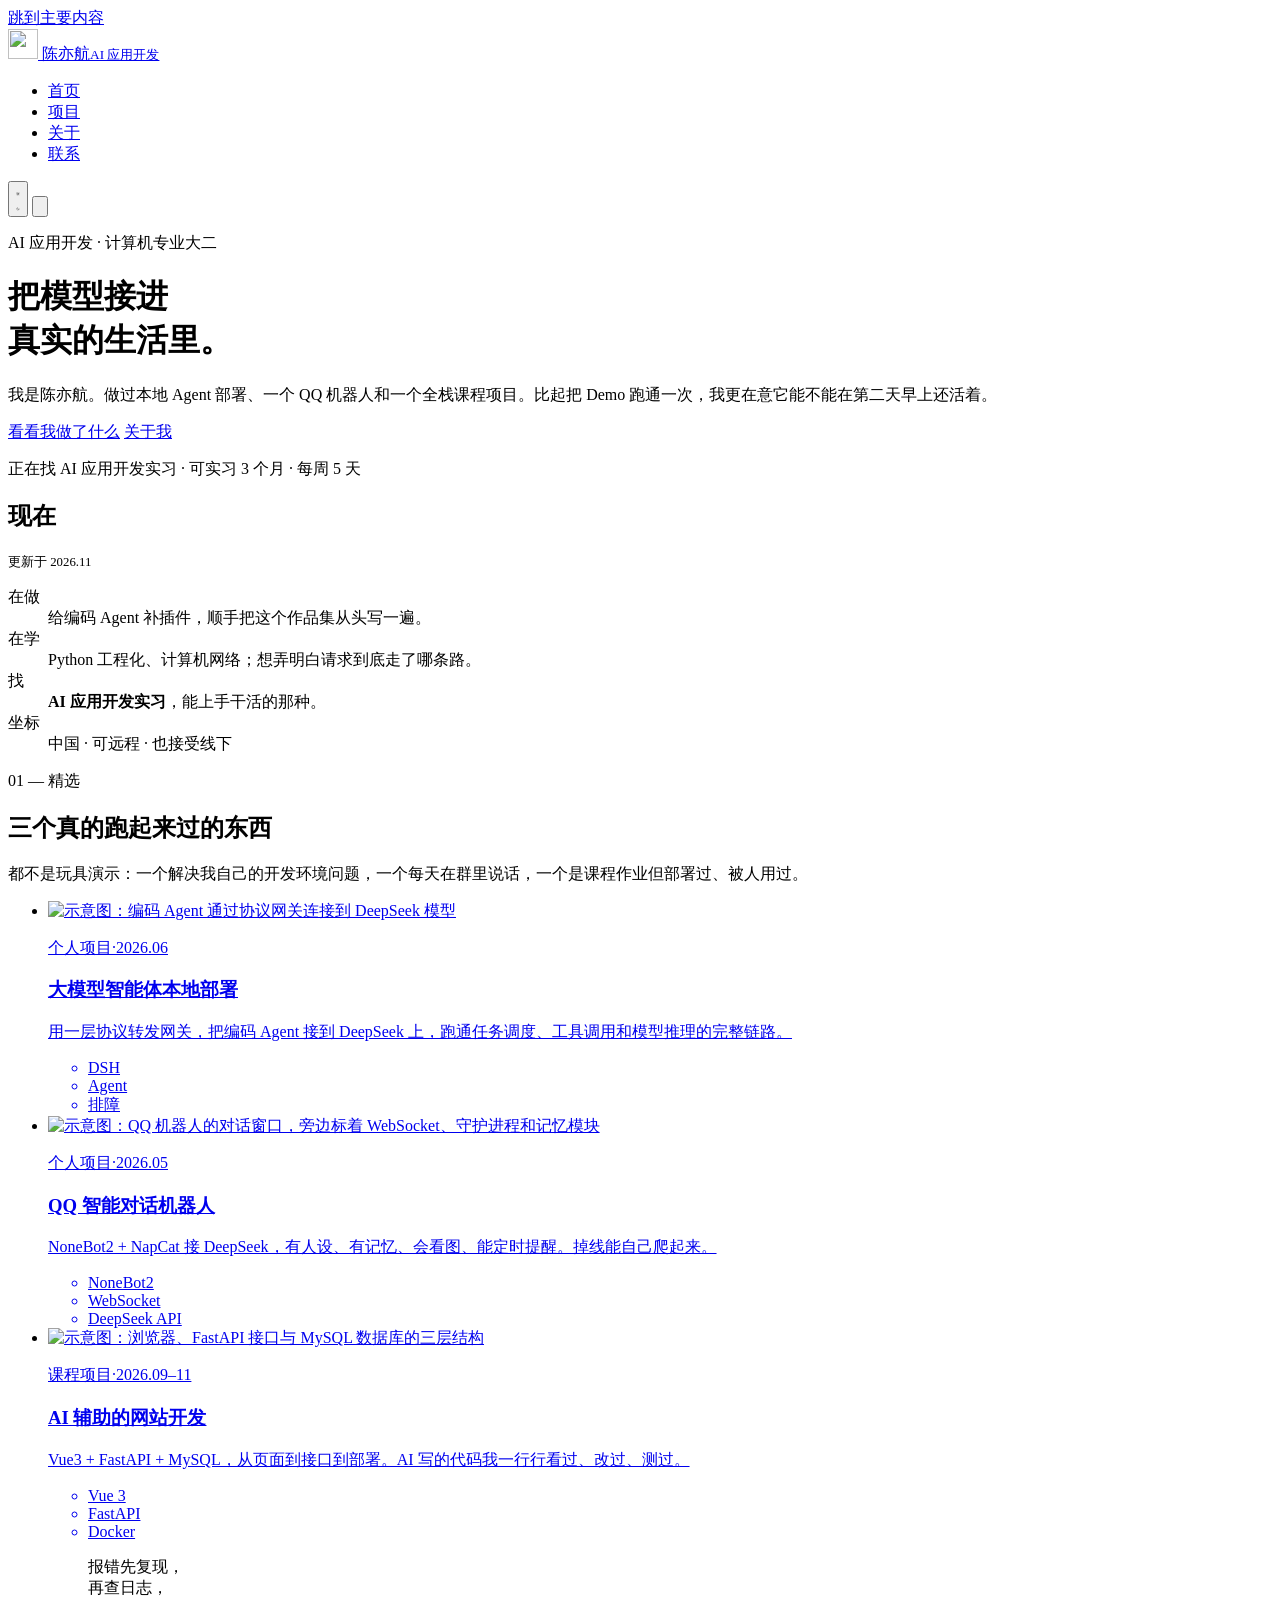
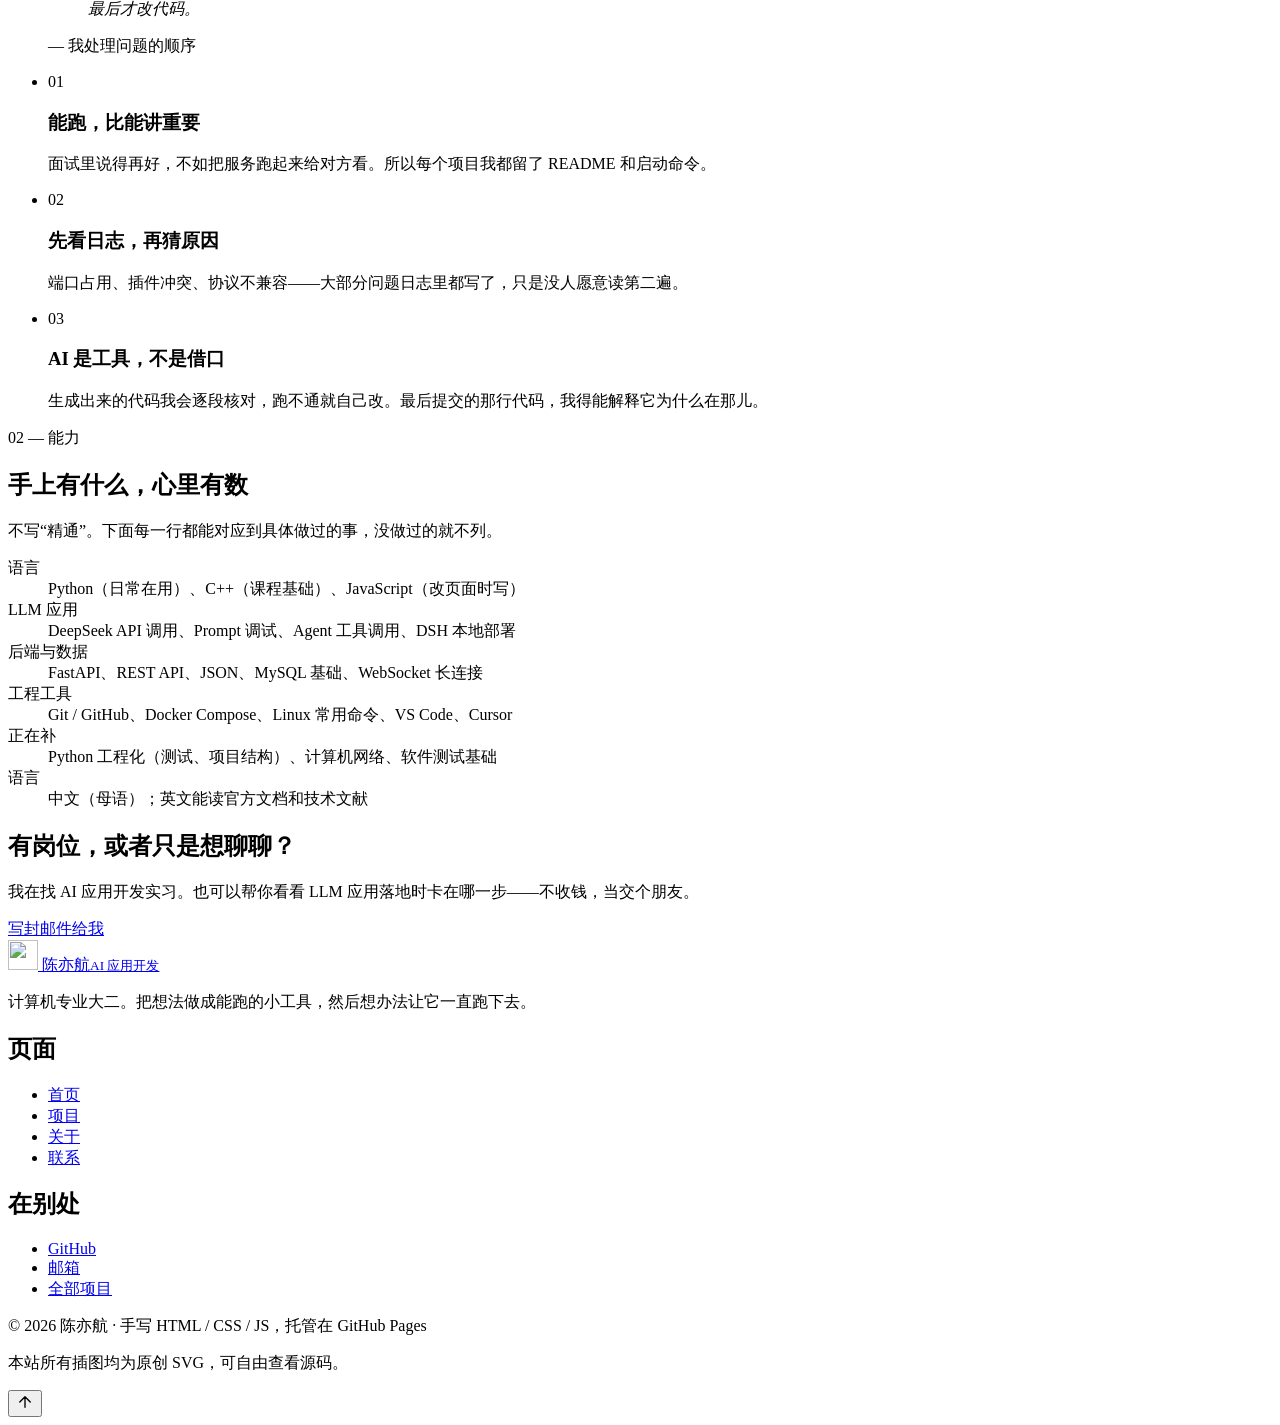
==== index.html @ af8eaf44 "feat: home page with hero, selected work and skills" ====
<!DOCTYPE html>
<html lang="zh-CN" class="no-js">
<head>
<meta charset="utf-8">
<meta name="viewport" content="width=device-width, initial-scale=1">
<title>陈亦航 · AI 应用开发 — 作品集</title>
<meta name="description" content="陈亦航的个人作品集：本地部署大模型智能体、QQ 对话机器人，以及一个从零搭起来的全栈课程项目。计算机专业大二，在找 AI 应用开发实习。">
<link rel="canonical" href="https://swdlawa.github.io/portfolio/">

<!-- Open Graph / social sharing -->
<meta property="og:type" content="website">
<meta property="og:site_name" content="陈亦航 · 作品集">
<meta property="og:locale" content="zh_CN">
<meta property="og:title" content="陈亦航 · AI 应用开发 — 作品集">
<meta property="og:description" content="把模型接进真实的生活里：本地 Agent 部署、QQ 机器人、全栈课程项目。">
<meta property="og:url" content="https://swdlawa.github.io/portfolio/">
<meta property="og:image" content="https://swdlawa.github.io/portfolio/assets/og-image.png">
<meta property="og:image:width" content="1200">
<meta property="og:image:height" content="630">
<meta property="og:image:alt" content="陈亦航作品集：把模型接进真实的生活里。">
<meta name="twitter:card" content="summary_large_image">
<meta name="twitter:title" content="陈亦航 · AI 应用开发 — 作品集">
<meta name="twitter:description" content="把模型接进真实的生活里：本地 Agent 部署、QQ 机器人、全栈课程项目。">
<meta name="twitter:image" content="https://swdlawa.github.io/portfolio/assets/og-image.png">

<link rel="icon" href="assets/favicon.svg" type="image/svg+xml">
<link rel="icon" href="assets/favicon.png" type="image/png" sizes="64x64">
<link rel="apple-touch-icon" href="assets/apple-touch-icon.png">
<link rel="manifest" href="manifest.webmanifest">
<meta name="theme-color" content="#f7f4ed">
<link rel="stylesheet" href="css/styles.css">
<script>
  /* Set the theme before first paint so there is no flash of the wrong one. */
  (function () {
    var root = document.documentElement;
    root.classList.remove("no-js");
    try {
      var saved = localStorage.getItem("theme");
      var theme = saved || (window.matchMedia("(prefers-color-scheme: dark)").matches ? "dark" : "light");
      root.setAttribute("data-theme", theme);
    } catch (e) {
      root.setAttribute("data-theme", "light");
    }
  })();
</script>
<script src="js/main.js" defer></script>
</head>
<body>
<a class="skip-link" href="#main">跳到主要内容</a>

<header class="site-header">
  <div class="wrap header-inner">
    <a class="brand" href="index.html">
      <img class="brand-mark" src="assets/favicon.svg" alt="" width="30" height="30">
      <span class="brand-text">陈亦航<small>AI 应用开发</small></span>
    </a>

    <nav class="site-nav" id="site-nav" aria-label="主导航">
      <ul>
        <li><a href="index.html" aria-current="page">首页</a></li>
        <li><a href="work.html">项目</a></li>
        <li><a href="about.html">关于</a></li>
        <li><a href="contact.html">联系</a></li>
      </ul>
    </nav>

    <div class="header-tools">
      <button class="icon-btn theme-toggle" type="button" data-theme-toggle aria-pressed="false" aria-label="切换到深色主题">
        <svg class="icon-sun" viewBox="0 0 24 24" fill="none" stroke="currentColor" stroke-width="1.7" stroke-linecap="round" aria-hidden="true">
          <circle cx="12" cy="12" r="4.2"/>
          <path d="M12 2.5v2M12 19.5v2M2.5 12h2M19.5 12h2M5.2 5.2l1.4 1.4M17.4 17.4l1.4 1.4M18.8 5.2l-1.4 1.4M6.6 17.4l-1.4 1.4"/>
        </svg>
        <svg class="icon-moon" viewBox="0 0 24 24" fill="none" stroke="currentColor" stroke-width="1.7" stroke-linecap="round" stroke-linejoin="round" aria-hidden="true">
          <path d="M20 14.2A8.2 8.2 0 0 1 9.8 4a8.2 8.2 0 1 0 10.2 10.2Z"/>
        </svg>
      </button>
      <button class="icon-btn nav-toggle" type="button" data-nav-toggle aria-expanded="false" aria-controls="site-nav" aria-label="打开菜单">
        <svg viewBox="0 0 24 24" fill="none" stroke="currentColor" stroke-width="1.8" stroke-linecap="round" aria-hidden="true">
          <path d="M4 7h16M4 12h16M4 17h16"/>
        </svg>
      </button>
    </div>
  </div>
</header>

<main id="main">

  <!-- Hero ---------------------------------------------------------------->
  <div class="wrap hero">
    <div class="hero-copy">
      <p class="eyebrow">AI 应用开发 · 计算机专业大二</p>
      <h1>把模型接进<br>真实的生活里。</h1>
      <p class="lede">我是陈亦航。做过本地 Agent 部署、一个 QQ 机器人和一个全栈课程项目。比起把 Demo 跑通一次，我更在意它能不能在第二天早上还活着。</p>
      <div class="hero-actions">
        <a class="btn btn--accent" href="work.html">看看我做了什么</a>
        <a class="btn btn--ghost" href="about.html">关于我</a>
      </div>
      <p class="hero-note"><span class="dot" aria-hidden="true"></span>正在找 AI 应用开发实习 · 可实习 3 个月 · 每周 5 天</p>
    </div>

    <aside class="status-card" aria-labelledby="status-title">
      <div class="status-head">
        <h2 id="status-title">现在</h2>
        <span class="muted" style="font-size:.8rem">更新于 2026.11</span>
      </div>
      <dl class="status-list">
        <div>
          <dt>在做</dt>
          <dd>给编码 Agent 补插件，顺手把这个作品集从头写一遍。</dd>
        </div>
        <div>
          <dt>在学</dt>
          <dd>Python 工程化、计算机网络；想弄明白请求到底走了哪条路。</dd>
        </div>
        <div>
          <dt>找</dt>
          <dd><strong>AI 应用开发实习</strong>，能上手干活的那种。</dd>
        </div>
        <div>
          <dt>坐标</dt>
          <dd>中国 · 可远程 · 也接受线下</dd>
        </div>
      </dl>
    </aside>
  </div>

  <!-- Selected work ------------------------------------------------------->
  <section class="section" aria-labelledby="work-title">
    <div class="wrap">
      <div class="section-head reveal">
        <div>
          <p class="section-num">01 — 精选</p>
          <h2 id="work-title">三个真的跑起来过的东西</h2>
        </div>
        <p>都不是玩具演示：一个解决我自己的开发环境问题，一个每天在群里说话，一个是课程作业但部署过、被人用过。</p>
      </div>

      <ul class="card-grid" role="list">
        <li class="project-card reveal">
          <a href="project-dsh.html">
            <div class="card-media">
              <img src="assets/cover-dsh.svg" alt="示意图：编码 Agent 通过协议网关连接到 DeepSeek 模型" width="800" height="500" loading="lazy">
            </div>
            <div class="card-body">
              <p class="card-kicker"><span>个人项目</span><span>·</span><time datetime="2026-06">2026.06</time></p>
              <h3>大模型智能体本地部署</h3>
              <p>用一层协议转发网关，把编码 Agent 接到 DeepSeek 上，跑通任务调度、工具调用和模型推理的完整链路。</p>
              <ul class="tag-row" role="list">
                <li class="tag">DSH</li>
                <li class="tag">Agent</li>
                <li class="tag">排障</li>
              </ul>
            </div>
          </a>
        </li>

        <li class="project-card reveal">
          <a href="project-qqbot.html">
            <div class="card-media">
              <img src="assets/cover-qqbot.svg" alt="示意图：QQ 机器人的对话窗口，旁边标着 WebSocket、守护进程和记忆模块" width="800" height="500" loading="lazy">
            </div>
            <div class="card-body">
              <p class="card-kicker"><span>个人项目</span><span>·</span><time datetime="2026-05">2026.05</time></p>
              <h3>QQ 智能对话机器人</h3>
              <p>NoneBot2 + NapCat 接 DeepSeek，有人设、有记忆、会看图、能定时提醒。掉线能自己爬起来。</p>
              <ul class="tag-row" role="list">
                <li class="tag">NoneBot2</li>
                <li class="tag">WebSocket</li>
                <li class="tag">DeepSeek API</li>
              </ul>
            </div>
          </a>
        </li>

        <li class="project-card reveal">
          <a href="project-web.html">
            <div class="card-media">
              <img src="assets/cover-web.svg" alt="示意图：浏览器、FastAPI 接口与 MySQL 数据库的三层结构" width="800" height="500" loading="lazy">
            </div>
            <div class="card-body">
              <p class="card-kicker"><span>课程项目</span><span>·</span><time datetime="2026-11">2026.09–11</time></p>
              <h3>AI 辅助的网站开发</h3>
              <p>Vue3 + FastAPI + MySQL，从页面到接口到部署。AI 写的代码我一行行看过、改过、测过。</p>
              <ul class="tag-row" role="list">
                <li class="tag">Vue 3</li>
                <li class="tag">FastAPI</li>
                <li class="tag">Docker</li>
              </ul>
            </div>
          </a>
        </li>
      </ul>
    </div>
  </section>

  <!-- Philosophy ---------------------------------------------------------->
  <section class="quote-band" aria-label="我的工作原则">
    <div class="wrap quote-inner">
      <figure>
        <blockquote>报错先复现，<br>再查日志，<br><em>最后才改代码。</em></blockquote>
        <figcaption>— 我处理问题的顺序</figcaption>
      </figure>
      <ul class="working-list" role="list">
        <li>
          <span class="step">01</span>
          <div>
            <h3>能跑，比能讲重要</h3>
            <p>面试里说得再好，不如把服务跑起来给对方看。所以每个项目我都留了 README 和启动命令。</p>
          </div>
        </li>
        <li>
          <span class="step">02</span>
          <div>
            <h3>先看日志，再猜原因</h3>
            <p>端口占用、插件冲突、协议不兼容——大部分问题日志里都写了，只是没人愿意读第二遍。</p>
          </div>
        </li>
        <li>
          <span class="step">03</span>
          <div>
            <h3>AI 是工具，不是借口</h3>
            <p>生成出来的代码我会逐段核对，跑不通就自己改。最后提交的那行代码，我得能解释它为什么在那儿。</p>
          </div>
        </li>
      </ul>
    </div>
  </section>

  <!-- Skills -------------------------------------------------------------->
  <section class="section" aria-labelledby="skills-title">
    <div class="wrap">
      <div class="section-head reveal">
        <div>
          <p class="section-num">02 — 能力</p>
          <h2 id="skills-title">手上有什么，心里有数</h2>
        </div>
        <p>不写“精通”。下面每一行都能对应到具体做过的事，没做过的就不列。</p>
      </div>

      <dl class="skills reveal">
        <div class="skill">
          <dt>语言</dt>
          <dd>Python（日常在用）、C++（课程基础）、JavaScript（改页面时写）</dd>
        </div>
        <div class="skill">
          <dt>LLM 应用</dt>
          <dd>DeepSeek API 调用、Prompt 调试、Agent 工具调用、DSH 本地部署</dd>
        </div>
        <div class="skill">
          <dt>后端与数据</dt>
          <dd>FastAPI、REST API、JSON、MySQL 基础、WebSocket 长连接</dd>
        </div>
        <div class="skill">
          <dt>工程工具</dt>
          <dd>Git / GitHub、Docker Compose、Linux 常用命令、VS Code、Cursor</dd>
        </div>
        <div class="skill">
          <dt>正在补</dt>
          <dd>Python 工程化（测试、项目结构）、计算机网络、软件测试基础</dd>
        </div>
        <div class="skill">
          <dt>语言</dt>
          <dd>中文（母语）；英文能读官方文档和技术文献</dd>
        </div>
      </dl>
    </div>
  </section>

  <!-- CTA ----------------------------------------------------------------->
  <section class="cta" aria-labelledby="cta-title">
    <div class="wrap">
      <div class="cta-inner reveal">
        <div>
          <h2 id="cta-title">有岗位，或者只是想聊聊？</h2>
          <p>我在找 AI 应用开发实习。也可以帮你看看 LLM 应用落地时卡在哪一步——不收钱，当交个朋友。</p>
        </div>
        <a class="btn" href="contact.html">写封邮件给我</a>
      </div>
    </div>
  </section>

</main>

<footer class="site-footer">
  <div class="wrap">
    <div class="footer-grid">
      <div class="footer-brand">
        <a class="brand" href="index.html">
          <img class="brand-mark" src="assets/favicon.svg" alt="" width="30" height="30">
          <span class="brand-text">陈亦航<small>AI 应用开发</small></span>
        </a>
        <p>计算机专业大二。把想法做成能跑的小工具，然后想办法让它一直跑下去。</p>
      </div>
      <div class="footer-col">
        <h2>页面</h2>
        <ul>
          <li><a href="index.html">首页</a></li>
          <li><a href="work.html">项目</a></li>
          <li><a href="about.html">关于</a></li>
          <li><a href="contact.html">联系</a></li>
        </ul>
      </div>
      <div class="footer-col">
        <h2>在别处</h2>
        <ul>
          <li><a href="https://github.com/swdlawa" rel="me">GitHub</a></li>
          <li><a href="mailto:chen.yihang@example.com">邮箱</a></li>
          <li><a href="work.html">全部项目</a></li>
        </ul>
      </div>
    </div>
    <div class="footer-bottom">
      <p>© <span data-year>2026</span> 陈亦航 · 手写 HTML / CSS / JS，托管在 GitHub Pages</p>
      <p>本站所有插图均为原创 SVG，可自由查看源码。</p>
    </div>
  </div>
</footer>

<button class="to-top" type="button" data-to-top aria-label="回到顶部">
  <svg viewBox="0 0 24 24" width="18" height="18" fill="none" stroke="currentColor" stroke-width="1.8" stroke-linecap="round" stroke-linejoin="round" aria-hidden="true">
    <path d="M12 19V5M5 12l7-7 7 7"/>
  </svg>
</button>
</body>
</html>
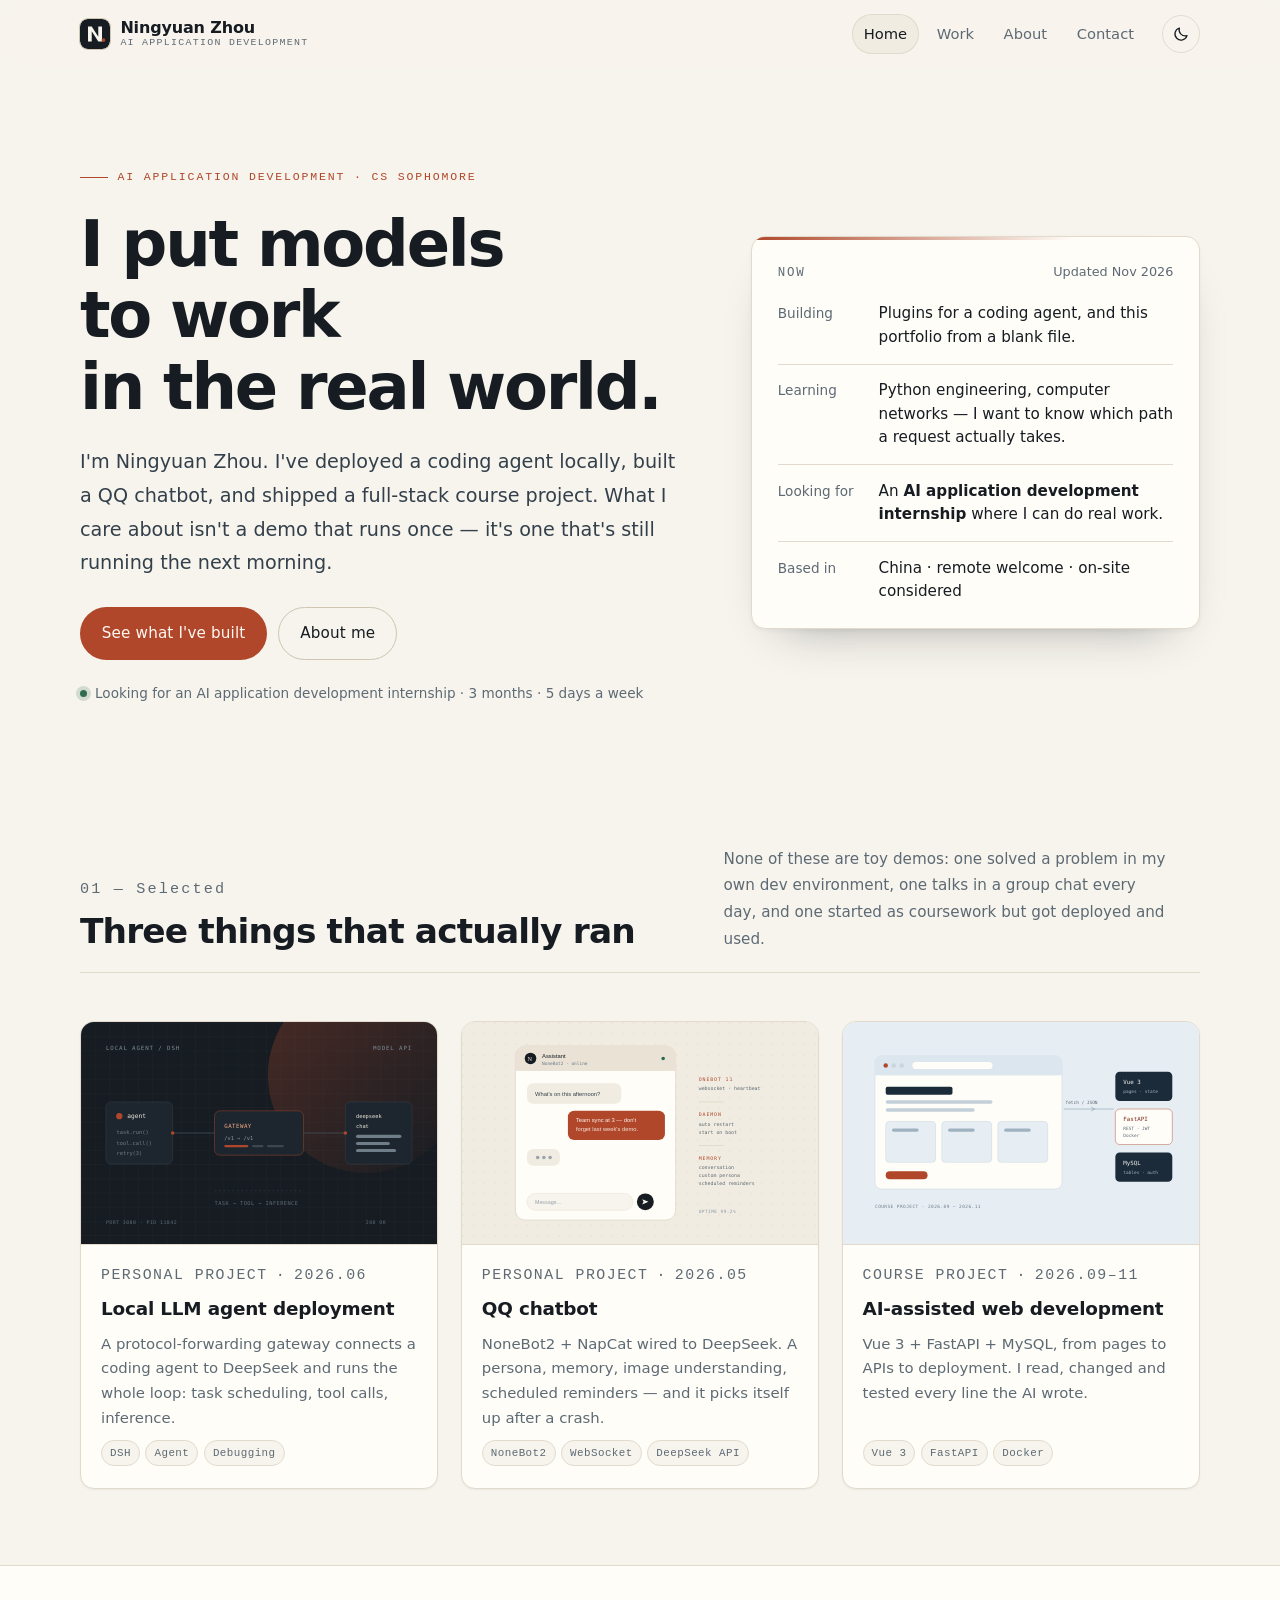
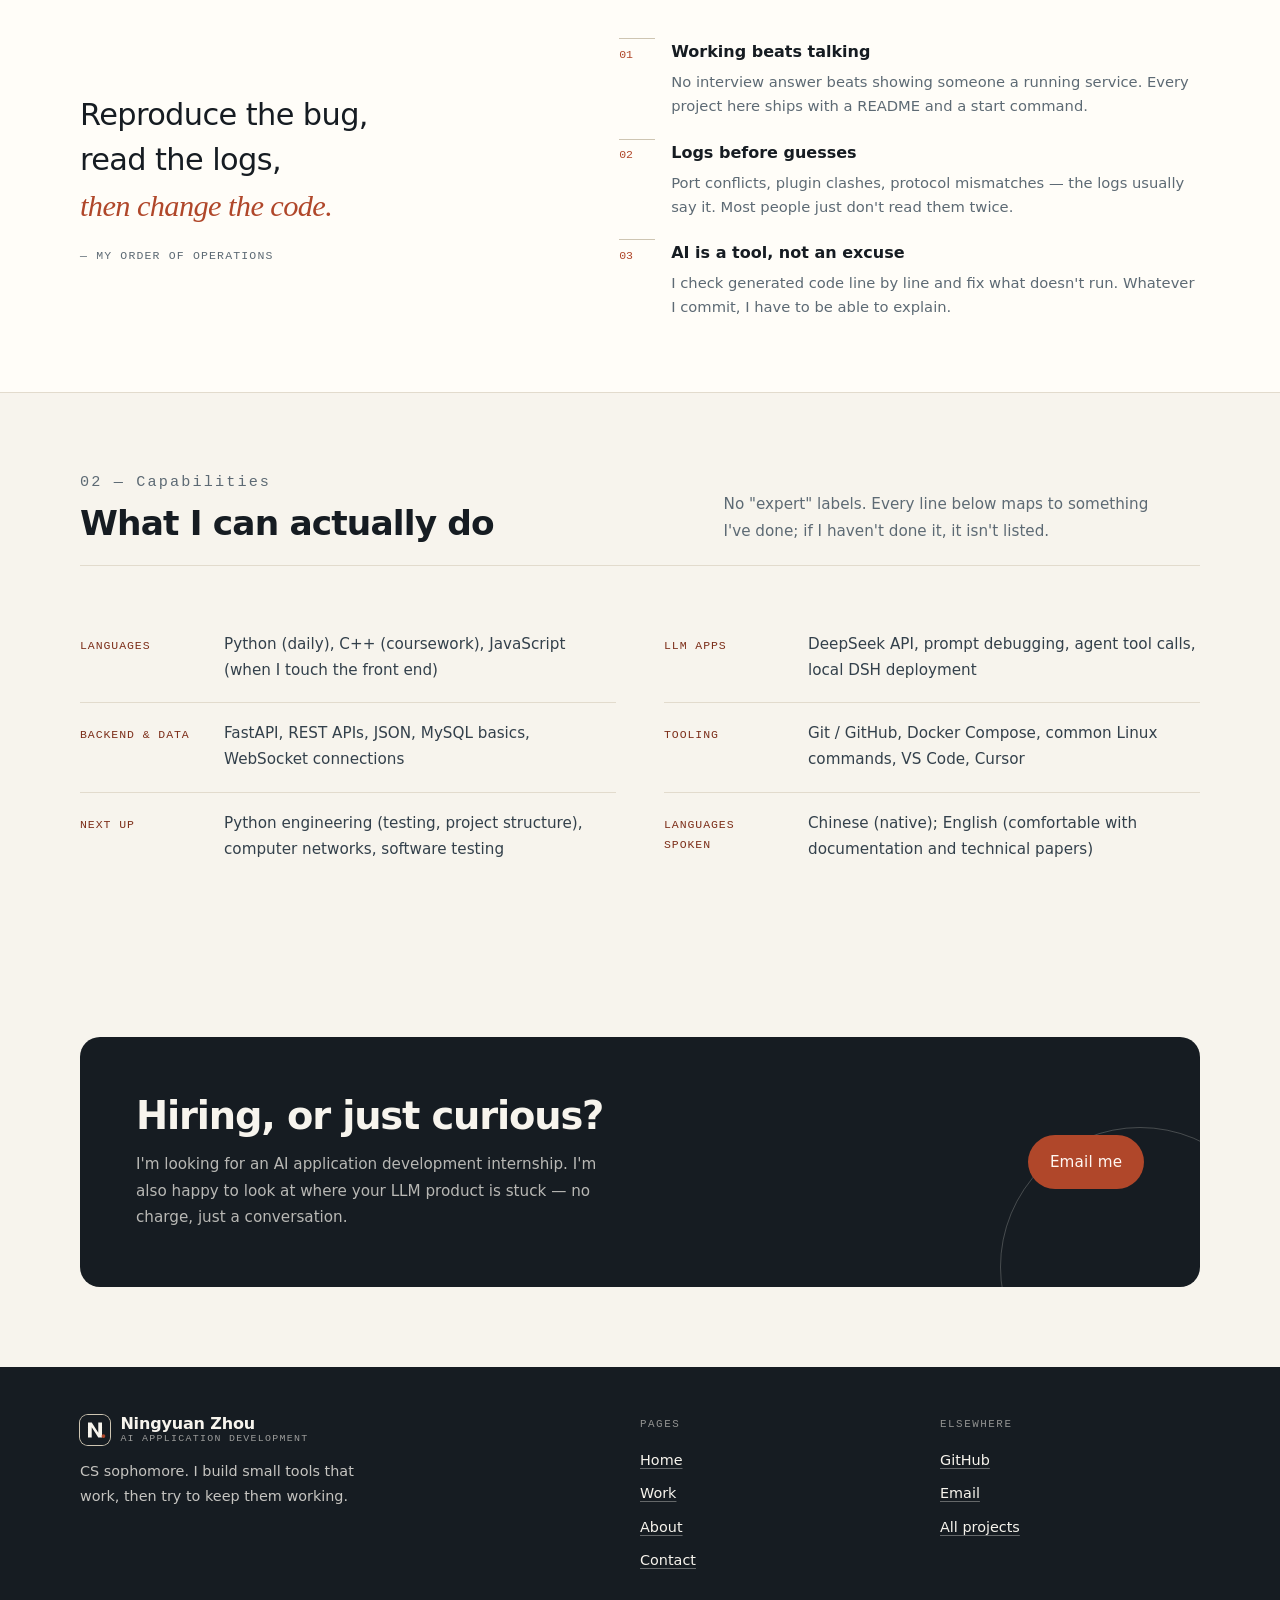
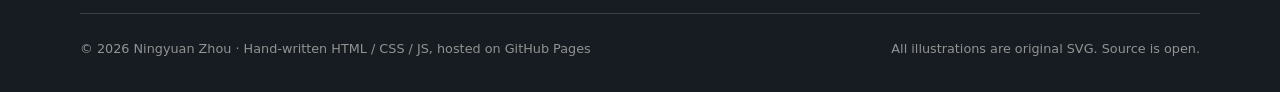
==== commit f3c6d0fd: "feat: rewrite the site in English as Ningyuan Zhou" ====
--- a/index.html
+++ b/index.html
@@ -1,26 +1,26 @@
 <!DOCTYPE html>
-<html lang="zh-CN" class="no-js">
+<html lang="en" class="no-js">
 <head>
 <meta charset="utf-8">
 <meta name="viewport" content="width=device-width, initial-scale=1">
-<title>陈亦航 · AI 应用开发 — 作品集</title>
-<meta name="description" content="陈亦航的个人作品集：本地部署大模型智能体、QQ 对话机器人，以及一个从零搭起来的全栈课程项目。计算机专业大二，在找 AI 应用开发实习。">
+<title>Ningyuan Zhou · AI Application Development — Portfolio</title>
+<meta name="description" content="Portfolio of Ningyuan Zhou: a locally deployed LLM agent, a QQ chatbot, and a full-stack course project built from scratch. CS sophomore looking for an AI application development internship.">
 <link rel="canonical" href="https://swdlawa.github.io/portfolio/">
 
 <!-- Open Graph / social sharing -->
 <meta property="og:type" content="website">
-<meta property="og:site_name" content="陈亦航 · 作品集">
-<meta property="og:locale" content="zh_CN">
-<meta property="og:title" content="陈亦航 · AI 应用开发 — 作品集">
-<meta property="og:description" content="把模型接进真实的生活里：本地 Agent 部署、QQ 机器人、全栈课程项目。">
+<meta property="og:site_name" content="Ningyuan Zhou · Portfolio">
+<meta property="og:locale" content="en_US">
+<meta property="og:title" content="Ningyuan Zhou · AI Application Development — Portfolio">
+<meta property="og:description" content="Putting models to work in real life: a local agent deployment, a QQ chatbot, a full-stack course project.">
 <meta property="og:url" content="https://swdlawa.github.io/portfolio/">
 <meta property="og:image" content="https://swdlawa.github.io/portfolio/assets/og-image.png">
 <meta property="og:image:width" content="1200">
 <meta property="og:image:height" content="630">
-<meta property="og:image:alt" content="陈亦航作品集：把模型接进真实的生活里。">
+<meta property="og:image:alt" content="Ningyuan Zhou portfolio: putting models to work in real life.">
 <meta name="twitter:card" content="summary_large_image">
-<meta name="twitter:title" content="陈亦航 · AI 应用开发 — 作品集">
-<meta name="twitter:description" content="把模型接进真实的生活里：本地 Agent 部署、QQ 机器人、全栈课程项目。">
+<meta name="twitter:title" content="Ningyuan Zhou · AI Application Development — Portfolio">
+<meta name="twitter:description" content="Putting models to work in real life: a local agent deployment, a QQ chatbot, a full-stack course project.">
 <meta name="twitter:image" content="https://swdlawa.github.io/portfolio/assets/og-image.png">
 
 <link rel="icon" href="assets/favicon.svg" type="image/svg+xml">
@@ -46,26 +46,26 @@
 <script src="js/main.js" defer></script>
 </head>
 <body>
-<a class="skip-link" href="#main">跳到主要内容</a>
+<a class="skip-link" href="#main">Skip to main content</a>
 
 <header class="site-header">
   <div class="wrap header-inner">
     <a class="brand" href="index.html">
       <img class="brand-mark" src="assets/favicon.svg" alt="" width="30" height="30">
-      <span class="brand-text">陈亦航<small>AI 应用开发</small></span>
+      <span class="brand-text">Ningyuan Zhou<small>AI application development</small></span>
     </a>
 
-    <nav class="site-nav" id="site-nav" aria-label="主导航">
+    <nav class="site-nav" id="site-nav" aria-label="Main navigation">
       <ul>
-        <li><a href="index.html" aria-current="page">首页</a></li>
-        <li><a href="work.html">项目</a></li>
-        <li><a href="about.html">关于</a></li>
-        <li><a href="contact.html">联系</a></li>
+        <li><a href="index.html" aria-current="page">Home</a></li>
+        <li><a href="work.html">Work</a></li>
+        <li><a href="about.html">About</a></li>
+        <li><a href="contact.html">Contact</a></li>
       </ul>
     </nav>
 
     <div class="header-tools">
-      <button class="icon-btn theme-toggle" type="button" data-theme-toggle aria-pressed="false" aria-label="切换到深色主题">
+      <button class="icon-btn theme-toggle" type="button" data-theme-toggle aria-pressed="false" aria-label="Switch to dark theme">
         <svg class="icon-sun" viewBox="0 0 24 24" fill="none" stroke="currentColor" stroke-width="1.7" stroke-linecap="round" aria-hidden="true">
           <circle cx="12" cy="12" r="4.2"/>
           <path d="M12 2.5v2M12 19.5v2M2.5 12h2M19.5 12h2M5.2 5.2l1.4 1.4M17.4 17.4l1.4 1.4M18.8 5.2l-1.4 1.4M6.6 17.4l-1.4 1.4"/>
@@ -74,7 +74,7 @@
           <path d="M20 14.2A8.2 8.2 0 0 1 9.8 4a8.2 8.2 0 1 0 10.2 10.2Z"/>
         </svg>
       </button>
-      <button class="icon-btn nav-toggle" type="button" data-nav-toggle aria-expanded="false" aria-controls="site-nav" aria-label="打开菜单">
+      <button class="icon-btn nav-toggle" type="button" data-nav-toggle aria-expanded="false" aria-controls="site-nav" aria-label="Open menu">
         <svg viewBox="0 0 24 24" fill="none" stroke="currentColor" stroke-width="1.8" stroke-linecap="round" aria-hidden="true">
           <path d="M4 7h16M4 12h16M4 17h16"/>
         </svg>
@@ -88,37 +88,37 @@
   <!-- Hero ---------------------------------------------------------------->
   <div class="wrap hero">
     <div class="hero-copy">
-      <p class="eyebrow">AI 应用开发 · 计算机专业大二</p>
-      <h1>把模型接进<br>真实的生活里。</h1>
-      <p class="lede">我是陈亦航。做过本地 Agent 部署、一个 QQ 机器人和一个全栈课程项目。比起把 Demo 跑通一次，我更在意它能不能在第二天早上还活着。</p>
+      <p class="eyebrow">AI application development · CS sophomore</p>
+      <h1>I put models to work<br>in the real world.</h1>
+      <p class="lede">I'm Ningyuan Zhou. I've deployed a coding agent locally, built a QQ chatbot, and shipped a full-stack course project. What I care about isn't a demo that runs once — it's one that's still running the next morning.</p>
       <div class="hero-actions">
-        <a class="btn btn--accent" href="work.html">看看我做了什么</a>
-        <a class="btn btn--ghost" href="about.html">关于我</a>
-      </div>
-      <p class="hero-note"><span class="dot" aria-hidden="true"></span>正在找 AI 应用开发实习 · 可实习 3 个月 · 每周 5 天</p>
+        <a class="btn btn--accent" href="work.html">See what I've built</a>
+        <a class="btn btn--ghost" href="about.html">About me</a>
+      </div>
+      <p class="hero-note"><span class="dot" aria-hidden="true"></span>Looking for an AI application development internship · 3 months · 5 days a week</p>
     </div>
 
     <aside class="status-card" aria-labelledby="status-title">
       <div class="status-head">
-        <h2 id="status-title">现在</h2>
-        <span class="muted" style="font-size:.8rem">更新于 2026.11</span>
+        <h2 id="status-title">Now</h2>
+        <span class="muted" style="font-size:.8rem">Updated Nov 2026</span>
       </div>
       <dl class="status-list">
         <div>
-          <dt>在做</dt>
-          <dd>给编码 Agent 补插件，顺手把这个作品集从头写一遍。</dd>
-        </div>
-        <div>
-          <dt>在学</dt>
-          <dd>Python 工程化、计算机网络；想弄明白请求到底走了哪条路。</dd>
-        </div>
-        <div>
-          <dt>找</dt>
-          <dd><strong>AI 应用开发实习</strong>，能上手干活的那种。</dd>
-        </div>
-        <div>
-          <dt>坐标</dt>
-          <dd>中国 · 可远程 · 也接受线下</dd>
+          <dt>Building</dt>
+          <dd>Plugins for a coding agent, and this portfolio from a blank file.</dd>
+        </div>
+        <div>
+          <dt>Learning</dt>
+          <dd>Python engineering, computer networks — I want to know which path a request actually takes.</dd>
+        </div>
+        <div>
+          <dt>Looking for</dt>
+          <dd>An <strong>AI application development internship</strong> where I can do real work.</dd>
+        </div>
+        <div>
+          <dt>Based in</dt>
+          <dd>China · remote welcome · on-site considered</dd>
         </div>
       </dl>
     </aside>
@@ -129,26 +129,26 @@
     <div class="wrap">
       <div class="section-head reveal">
         <div>
-          <p class="section-num">01 — 精选</p>
-          <h2 id="work-title">三个真的跑起来过的东西</h2>
-        </div>
-        <p>都不是玩具演示：一个解决我自己的开发环境问题，一个每天在群里说话，一个是课程作业但部署过、被人用过。</p>
+          <p class="section-num">01 — Selected</p>
+          <h2 id="work-title">Three things that actually ran</h2>
+        </div>
+        <p>None of these are toy demos: one solved a problem in my own dev environment, one talks in a group chat every day, and one started as coursework but got deployed and used.</p>
       </div>
 
       <ul class="card-grid" role="list">
         <li class="project-card reveal">
           <a href="project-dsh.html">
             <div class="card-media">
-              <img src="assets/cover-dsh.svg" alt="示意图：编码 Agent 通过协议网关连接到 DeepSeek 模型" width="800" height="500" loading="lazy">
+              <img src="assets/cover-dsh.svg" alt="Diagram: a coding agent connected to the DeepSeek model through a protocol gateway" width="800" height="500" loading="lazy">
             </div>
             <div class="card-body">
-              <p class="card-kicker"><span>个人项目</span><span>·</span><time datetime="2026-06">2026.06</time></p>
-              <h3>大模型智能体本地部署</h3>
-              <p>用一层协议转发网关，把编码 Agent 接到 DeepSeek 上，跑通任务调度、工具调用和模型推理的完整链路。</p>
+              <p class="card-kicker"><span>Personal project</span><span>·</span><time datetime="2026-06">2026.06</time></p>
+              <h3>Local LLM agent deployment</h3>
+              <p>A protocol-forwarding gateway connects a coding agent to DeepSeek and runs the whole loop: task scheduling, tool calls, inference.</p>
               <ul class="tag-row" role="list">
                 <li class="tag">DSH</li>
                 <li class="tag">Agent</li>
-                <li class="tag">排障</li>
+                <li class="tag">Debugging</li>
               </ul>
             </div>
           </a>
@@ -157,12 +157,12 @@
         <li class="project-card reveal">
           <a href="project-qqbot.html">
             <div class="card-media">
-              <img src="assets/cover-qqbot.svg" alt="示意图：QQ 机器人的对话窗口，旁边标着 WebSocket、守护进程和记忆模块" width="800" height="500" loading="lazy">
+              <img src="assets/cover-qqbot.svg" alt="Diagram: a QQ chatbot conversation window, annotated with WebSocket, daemon and memory" width="800" height="500" loading="lazy">
             </div>
             <div class="card-body">
-              <p class="card-kicker"><span>个人项目</span><span>·</span><time datetime="2026-05">2026.05</time></p>
-              <h3>QQ 智能对话机器人</h3>
-              <p>NoneBot2 + NapCat 接 DeepSeek，有人设、有记忆、会看图、能定时提醒。掉线能自己爬起来。</p>
+              <p class="card-kicker"><span>Personal project</span><span>·</span><time datetime="2026-05">2026.05</time></p>
+              <h3>QQ chatbot</h3>
+              <p>NoneBot2 + NapCat wired to DeepSeek. A persona, memory, image understanding, scheduled reminders — and it picks itself up after a crash.</p>
               <ul class="tag-row" role="list">
                 <li class="tag">NoneBot2</li>
                 <li class="tag">WebSocket</li>
@@ -175,12 +175,12 @@
         <li class="project-card reveal">
           <a href="project-web.html">
             <div class="card-media">
-              <img src="assets/cover-web.svg" alt="示意图：浏览器、FastAPI 接口与 MySQL 数据库的三层结构" width="800" height="500" loading="lazy">
+              <img src="assets/cover-web.svg" alt="Diagram: a browser, a FastAPI API layer and a MySQL database" width="800" height="500" loading="lazy">
             </div>
             <div class="card-body">
-              <p class="card-kicker"><span>课程项目</span><span>·</span><time datetime="2026-11">2026.09–11</time></p>
-              <h3>AI 辅助的网站开发</h3>
-              <p>Vue3 + FastAPI + MySQL，从页面到接口到部署。AI 写的代码我一行行看过、改过、测过。</p>
+              <p class="card-kicker"><span>Course project</span><span>·</span><time datetime="2026-11">2026.09–11</time></p>
+              <h3>AI-assisted web development</h3>
+              <p>Vue 3 + FastAPI + MySQL, from pages to APIs to deployment. I read, changed and tested every line the AI wrote.</p>
               <ul class="tag-row" role="list">
                 <li class="tag">Vue 3</li>
                 <li class="tag">FastAPI</li>
@@ -194,32 +194,32 @@
   </section>
 
   <!-- Philosophy ---------------------------------------------------------->
-  <section class="quote-band" aria-label="我的工作原则">
+  <section class="quote-band" aria-label="How I work">
     <div class="wrap quote-inner">
       <figure>
-        <blockquote>报错先复现，<br>再查日志，<br><em>最后才改代码。</em></blockquote>
-        <figcaption>— 我处理问题的顺序</figcaption>
+        <blockquote>Reproduce the bug,<br>read the logs,<br><em>then change the code.</em></blockquote>
+        <figcaption>— My order of operations</figcaption>
       </figure>
       <ul class="working-list" role="list">
         <li>
           <span class="step">01</span>
           <div>
-            <h3>能跑，比能讲重要</h3>
-            <p>面试里说得再好，不如把服务跑起来给对方看。所以每个项目我都留了 README 和启动命令。</p>
+            <h3>Working beats talking</h3>
+            <p>No interview answer beats showing someone a running service. Every project here ships with a README and a start command.</p>
           </div>
         </li>
         <li>
           <span class="step">02</span>
           <div>
-            <h3>先看日志，再猜原因</h3>
-            <p>端口占用、插件冲突、协议不兼容——大部分问题日志里都写了，只是没人愿意读第二遍。</p>
+            <h3>Logs before guesses</h3>
+            <p>Port conflicts, plugin clashes, protocol mismatches — the logs usually say it. Most people just don't read them twice.</p>
           </div>
         </li>
         <li>
           <span class="step">03</span>
           <div>
-            <h3>AI 是工具，不是借口</h3>
-            <p>生成出来的代码我会逐段核对，跑不通就自己改。最后提交的那行代码，我得能解释它为什么在那儿。</p>
+            <h3>AI is a tool, not an excuse</h3>
+            <p>I check generated code line by line and fix what doesn't run. Whatever I commit, I have to be able to explain.</p>
           </div>
         </li>
       </ul>
@@ -231,36 +231,36 @@
     <div class="wrap">
       <div class="section-head reveal">
         <div>
-          <p class="section-num">02 — 能力</p>
-          <h2 id="skills-title">手上有什么，心里有数</h2>
-        </div>
-        <p>不写“精通”。下面每一行都能对应到具体做过的事，没做过的就不列。</p>
+          <p class="section-num">02 — Capabilities</p>
+          <h2 id="skills-title">What I can actually do</h2>
+        </div>
+        <p>No "expert" labels. Every line below maps to something I've done; if I haven't done it, it isn't listed.</p>
       </div>
 
       <dl class="skills reveal">
         <div class="skill">
-          <dt>语言</dt>
-          <dd>Python（日常在用）、C++（课程基础）、JavaScript（改页面时写）</dd>
-        </div>
-        <div class="skill">
-          <dt>LLM 应用</dt>
-          <dd>DeepSeek API 调用、Prompt 调试、Agent 工具调用、DSH 本地部署</dd>
-        </div>
-        <div class="skill">
-          <dt>后端与数据</dt>
-          <dd>FastAPI、REST API、JSON、MySQL 基础、WebSocket 长连接</dd>
-        </div>
-        <div class="skill">
-          <dt>工程工具</dt>
-          <dd>Git / GitHub、Docker Compose、Linux 常用命令、VS Code、Cursor</dd>
-        </div>
-        <div class="skill">
-          <dt>正在补</dt>
-          <dd>Python 工程化（测试、项目结构）、计算机网络、软件测试基础</dd>
-        </div>
-        <div class="skill">
-          <dt>语言</dt>
-          <dd>中文（母语）；英文能读官方文档和技术文献</dd>
+          <dt>Languages</dt>
+          <dd>Python (daily), C++ (coursework), JavaScript (when I touch the front end)</dd>
+        </div>
+        <div class="skill">
+          <dt>LLM apps</dt>
+          <dd>DeepSeek API, prompt debugging, agent tool calls, local DSH deployment</dd>
+        </div>
+        <div class="skill">
+          <dt>Backend &amp; data</dt>
+          <dd>FastAPI, REST APIs, JSON, MySQL basics, WebSocket connections</dd>
+        </div>
+        <div class="skill">
+          <dt>Tooling</dt>
+          <dd>Git / GitHub, Docker Compose, common Linux commands, VS Code, Cursor</dd>
+        </div>
+        <div class="skill">
+          <dt>Next up</dt>
+          <dd>Python engineering (testing, project structure), computer networks, software testing</dd>
+        </div>
+        <div class="skill">
+          <dt>Languages spoken</dt>
+          <dd>Chinese (native); English (comfortable with documentation and technical papers)</dd>
         </div>
       </dl>
     </div>
@@ -271,10 +271,10 @@
     <div class="wrap">
       <div class="cta-inner reveal">
         <div>
-          <h2 id="cta-title">有岗位，或者只是想聊聊？</h2>
-          <p>我在找 AI 应用开发实习。也可以帮你看看 LLM 应用落地时卡在哪一步——不收钱，当交个朋友。</p>
-        </div>
-        <a class="btn" href="contact.html">写封邮件给我</a>
+          <h2 id="cta-title">Hiring, or just curious?</h2>
+          <p>I'm looking for an AI application development internship. I'm also happy to look at where your LLM product is stuck — no charge, just a conversation.</p>
+        </div>
+        <a class="btn" href="contact.html">Email me</a>
       </div>
     </div>
   </section>
@@ -287,36 +287,36 @@
       <div class="footer-brand">
         <a class="brand" href="index.html">
           <img class="brand-mark" src="assets/favicon.svg" alt="" width="30" height="30">
-          <span class="brand-text">陈亦航<small>AI 应用开发</small></span>
+          <span class="brand-text">Ningyuan Zhou<small>AI application development</small></span>
         </a>
-        <p>计算机专业大二。把想法做成能跑的小工具，然后想办法让它一直跑下去。</p>
+        <p>CS sophomore. I build small tools that work, then try to keep them working.</p>
       </div>
       <div class="footer-col">
-        <h2>页面</h2>
+        <h2>Pages</h2>
         <ul>
-          <li><a href="index.html">首页</a></li>
-          <li><a href="work.html">项目</a></li>
-          <li><a href="about.html">关于</a></li>
-          <li><a href="contact.html">联系</a></li>
+          <li><a href="index.html">Home</a></li>
+          <li><a href="work.html">Work</a></li>
+          <li><a href="about.html">About</a></li>
+          <li><a href="contact.html">Contact</a></li>
         </ul>
       </div>
       <div class="footer-col">
-        <h2>在别处</h2>
+        <h2>Elsewhere</h2>
         <ul>
           <li><a href="https://github.com/swdlawa" rel="me">GitHub</a></li>
-          <li><a href="mailto:chen.yihang@example.com">邮箱</a></li>
-          <li><a href="work.html">全部项目</a></li>
+          <li><a href="mailto:ningyuan.zhou@example.com">Email</a></li>
+          <li><a href="work.html">All projects</a></li>
         </ul>
       </div>
     </div>
     <div class="footer-bottom">
-      <p>© <span data-year>2026</span> 陈亦航 · 手写 HTML / CSS / JS，托管在 GitHub Pages</p>
-      <p>本站所有插图均为原创 SVG，可自由查看源码。</p>
+      <p>© <span data-year>2026</span> Ningyuan Zhou · Hand-written HTML / CSS / JS, hosted on GitHub Pages</p>
+      <p>All illustrations are original SVG. Source is open.</p>
     </div>
   </div>
 </footer>
 
-<button class="to-top" type="button" data-to-top aria-label="回到顶部">
+<button class="to-top" type="button" data-to-top aria-label="Back to top">
   <svg viewBox="0 0 24 24" width="18" height="18" fill="none" stroke="currentColor" stroke-width="1.8" stroke-linecap="round" stroke-linejoin="round" aria-hidden="true">
     <path d="M12 19V5M5 12l7-7 7 7"/>
   </svg>
--- a/css/styles.css
+++ b/css/styles.css
@@ -0,0 +1,1684 @@
+/* ==========================================================================
+   Yihang Chen — portfolio
+   Plain CSS. No framework, no build step.
+   Sections: 1 tokens · 2 reset · 3 layout · 4 header · 5 hero · 6 cards
+             7 sections · 8 case study · 9 about · 10 contact · 11 footer
+             12 motion · 13 responsive
+   ========================================================================== */
+
+/* 1. Tokens ---------------------------------------------------------------- */
+:root {
+  --bg: #f7f4ed;
+  --surface: #fffdf8;
+  --surface-2: #f1ece1;
+  --ink: #161c22;
+  --ink-soft: #33404b;
+  --muted: #5d6a74;
+  --line: #e2dbcd;
+  --line-strong: #cec5b2;
+  --accent: #b0472a;
+  --accent-ink: #7d2f1a;
+  --accent-soft: #f4e3d9;
+  --focus: #1f5fd0;
+  --ok: #2f6b4f;
+
+  --font-sans: "Inter", "PingFang SC", "Hiragino Sans GB", "Microsoft YaHei",
+    system-ui, -apple-system, "Segoe UI", sans-serif;
+  --font-serif: "Iowan Old Style", "Palatino Linotype", Palatino, Georgia,
+    "Songti SC", "Times New Roman", serif;
+  --font-mono: "SFMono-Regular", "Cascadia Code", Consolas, "Liberation Mono",
+    monospace;
+
+  --wrap: 1120px;
+  --radius: 14px;
+  --radius-sm: 9px;
+  --shadow-sm: 0 1px 2px rgba(22, 28, 34, 0.05);
+  --shadow: 0 2px 4px rgba(22, 28, 34, 0.04),
+    0 24px 48px -32px rgba(22, 28, 34, 0.45);
+  --header-h: 68px;
+
+  color-scheme: light;
+}
+
+[data-theme="dark"] {
+  --bg: #121619;
+  --surface: #191f24;
+  --surface-2: #202830;
+  --ink: #ece7dc;
+  --ink-soft: #cfc9bd;
+  --muted: #9aa4ac;
+  --line: #2b343c;
+  --line-strong: #3b464f;
+  --accent: #e2865f;
+  --accent-ink: #f0a887;
+  --accent-soft: #35241d;
+  --focus: #7aa7ff;
+  --ok: #7cc39c;
+
+  --shadow-sm: 0 1px 2px rgba(0, 0, 0, 0.4);
+  --shadow: 0 2px 4px rgba(0, 0, 0, 0.3),
+    0 24px 48px -32px rgba(0, 0, 0, 0.9);
+
+  color-scheme: dark;
+}
+
+/* 2. Reset ----------------------------------------------------------------- */
+*,
+*::before,
+*::after {
+  box-sizing: border-box;
+}
+
+* {
+  margin: 0;
+}
+
+html {
+  -webkit-text-size-adjust: 100%;
+  scroll-behavior: smooth;
+  scroll-padding-top: calc(var(--header-h) + 1.5rem);
+}
+
+body {
+  background: var(--bg);
+  color: var(--ink);
+  font-family: var(--font-sans);
+  font-size: 1rem;
+  line-height: 1.75;
+  -webkit-font-smoothing: antialiased;
+  text-rendering: optimizeLegibility;
+  min-height: 100vh;
+  display: flex;
+  flex-direction: column;
+}
+
+img,
+svg,
+picture {
+  display: block;
+  max-width: 100%;
+}
+
+img {
+  height: auto;
+}
+
+a {
+  color: var(--accent-ink);
+  text-decoration-color: color-mix(in srgb, var(--accent) 45%, transparent);
+  text-underline-offset: 0.18em;
+  transition: color 0.18s ease, text-decoration-color 0.18s ease;
+}
+
+a:hover {
+  color: var(--accent);
+  text-decoration-color: currentColor;
+}
+
+button,
+input,
+textarea {
+  font: inherit;
+  color: inherit;
+}
+
+ul[role="list"],
+ol[role="list"] {
+  list-style: none;
+  padding: 0;
+}
+
+:focus-visible {
+  outline: 2px solid var(--focus);
+  outline-offset: 3px;
+  border-radius: 2px;
+}
+
+::selection {
+  background: var(--accent-soft);
+  color: var(--ink);
+}
+
+.skip-link {
+  position: absolute;
+  top: 0.5rem;
+  left: 0.5rem;
+  z-index: 100;
+  padding: 0.55rem 0.9rem;
+  background: var(--ink);
+  color: var(--bg);
+  border-radius: var(--radius-sm);
+  font-size: 0.9rem;
+  text-decoration: none;
+  transform: translateY(-160%);
+  transition: transform 0.18s ease;
+}
+
+.skip-link:focus-visible {
+  transform: translateY(0);
+  color: var(--bg);
+}
+
+/* 3. Layout ---------------------------------------------------------------- */
+.wrap {
+  width: min(100% - 2.6rem, var(--wrap));
+  margin-inline: auto;
+}
+
+main {
+  flex: 1 0 auto;
+}
+
+.stack > * + * {
+  margin-top: var(--stack-gap, 1.25rem);
+}
+
+.eyebrow {
+  font-family: var(--font-mono);
+  font-size: 0.72rem;
+  letter-spacing: 0.16em;
+  text-transform: uppercase;
+  color: var(--accent);
+  display: inline-flex;
+  align-items: center;
+  gap: 0.6rem;
+}
+
+.eyebrow::before {
+  content: "";
+  width: 1.75rem;
+  height: 1px;
+  background: currentColor;
+}
+
+.lede {
+  font-size: clamp(1.05rem, 1.6vw, 1.2rem);
+  color: var(--ink-soft);
+  line-height: 1.75;
+  max-width: 58ch;
+}
+
+.muted {
+  color: var(--muted);
+}
+
+.btn {
+  --btn-bg: var(--ink);
+  --btn-fg: var(--bg);
+  display: inline-flex;
+  align-items: center;
+  gap: 0.5rem;
+  padding: 0.78rem 1.3rem;
+  border: 1px solid transparent;
+  border-radius: 999px;
+  background: var(--btn-bg);
+  color: var(--btn-fg);
+  font-size: 0.95rem;
+  font-weight: 500;
+  letter-spacing: 0.01em;
+  text-decoration: none;
+  cursor: pointer;
+  transition: transform 0.18s ease, background 0.18s ease,
+    border-color 0.18s ease, box-shadow 0.18s ease;
+}
+
+.btn:hover {
+  color: var(--btn-fg);
+  transform: translateY(-1px);
+  box-shadow: var(--shadow);
+}
+
+.btn:active {
+  transform: translateY(0);
+}
+
+.btn--accent {
+  --btn-bg: var(--accent);
+  --btn-fg: #fff8f3;
+}
+
+[data-theme="dark"] .btn--accent {
+  --btn-fg: #1b1310;
+}
+
+.btn--ghost {
+  --btn-bg: transparent;
+  --btn-fg: var(--ink);
+  border-color: var(--line-strong);
+}
+
+.btn--ghost:hover {
+  border-color: var(--ink);
+  background: var(--surface);
+}
+
+.text-link {
+  display: inline-flex;
+  align-items: center;
+  gap: 0.4rem;
+  font-weight: 500;
+  text-decoration: none;
+  color: var(--accent-ink);
+}
+
+.text-link::after {
+  content: "→";
+  transition: transform 0.18s ease;
+}
+
+.text-link:hover::after {
+  transform: translateX(3px);
+}
+
+/* 4. Header ---------------------------------------------------------------- */
+.site-header {
+  position: sticky;
+  top: 0;
+  z-index: 50;
+  background: color-mix(in srgb, var(--bg) 88%, transparent);
+  backdrop-filter: saturate(1.4) blur(12px);
+  border-bottom: 1px solid transparent;
+  transition: border-color 0.2s ease, box-shadow 0.2s ease;
+}
+
+.site-header.is-scrolled {
+  border-bottom-color: var(--line);
+  box-shadow: 0 6px 24px -20px rgba(0, 0, 0, 0.5);
+}
+
+.header-inner {
+  min-height: var(--header-h);
+  display: flex;
+  align-items: center;
+  gap: 1rem;
+}
+
+.brand {
+  display: inline-flex;
+  align-items: center;
+  gap: 0.65rem;
+  text-decoration: none;
+  color: var(--ink);
+  font-weight: 600;
+  letter-spacing: -0.01em;
+  margin-right: auto;
+}
+
+.brand:hover {
+  color: var(--ink);
+}
+
+.brand-mark {
+  width: 30px;
+  height: 30px;
+  flex: none;
+  border-radius: 8px;
+  box-shadow: 0 0 0 1px var(--line-strong);
+}
+
+.brand-text {
+  display: flex;
+  flex-direction: column;
+  line-height: 1.15;
+}
+
+.brand-text small {
+  font-family: var(--font-mono);
+  font-size: 0.62rem;
+  font-weight: 400;
+  letter-spacing: 0.13em;
+  text-transform: uppercase;
+  color: var(--muted);
+}
+
+.site-nav ul {
+  display: flex;
+  align-items: center;
+  gap: 0.35rem;
+  list-style: none;
+  padding: 0;
+  margin: 0;
+}
+
+.site-nav a {
+  display: block;
+  padding: 0.45rem 0.75rem;
+  border-radius: 999px;
+  color: var(--muted);
+  font-size: 0.92rem;
+  text-decoration: none;
+  transition: color 0.18s ease, background 0.18s ease;
+}
+
+.site-nav a:hover {
+  color: var(--ink);
+  background: var(--surface-2);
+}
+
+.site-nav a[aria-current="page"] {
+  color: var(--ink);
+  background: var(--surface-2);
+  box-shadow: inset 0 0 0 1px var(--line);
+}
+
+.header-tools {
+  display: flex;
+  align-items: center;
+  gap: 0.4rem;
+}
+
+.icon-btn {
+  width: 38px;
+  height: 38px;
+  display: grid;
+  place-items: center;
+  border: 1px solid var(--line);
+  border-radius: 999px;
+  background: transparent;
+  color: var(--ink);
+  cursor: pointer;
+  transition: background 0.18s ease, border-color 0.18s ease;
+}
+
+.icon-btn:hover {
+  background: var(--surface-2);
+  border-color: var(--line-strong);
+}
+
+.icon-btn svg {
+  width: 18px;
+  height: 18px;
+}
+
+/* Light theme shows the moon (the action: switch to dark) and vice versa. */
+.theme-toggle .icon-sun {
+  display: none;
+}
+
+[data-theme="dark"] .theme-toggle .icon-sun {
+  display: block;
+}
+
+[data-theme="dark"] .theme-toggle .icon-moon {
+  display: none;
+}
+
+.nav-toggle {
+  display: none;
+}
+
+/* 5. Hero ------------------------------------------------------------------ */
+.hero {
+  padding-block: clamp(3rem, 7vw, 6rem) clamp(2.5rem, 5vw, 4rem);
+  display: grid;
+  grid-template-columns: minmax(0, 1.15fr) minmax(0, 0.85fr);
+  gap: clamp(2rem, 5vw, 4.5rem);
+  align-items: center;
+}
+
+.hero-copy > * + * {
+  margin-top: 1.35rem;
+}
+
+.hero h1 {
+  font-size: clamp(2.35rem, 5.6vw, 4rem);
+  line-height: 1.12;
+  letter-spacing: -0.035em;
+  font-weight: 650;
+  text-wrap: balance;
+}
+
+.hero h1 em {
+  font-family: var(--font-serif);
+  font-style: italic;
+  font-weight: 400;
+  letter-spacing: -0.02em;
+  color: var(--accent);
+}
+
+.hero-actions {
+  display: flex;
+  flex-wrap: wrap;
+  gap: 0.7rem;
+  padding-top: 0.35rem;
+}
+
+.hero-note {
+  font-size: 0.85rem;
+  color: var(--muted);
+  display: flex;
+  align-items: center;
+  gap: 0.5rem;
+  flex-wrap: wrap;
+}
+
+.dot {
+  width: 7px;
+  height: 7px;
+  border-radius: 50%;
+  background: var(--ok);
+  box-shadow: 0 0 0 4px color-mix(in srgb, var(--ok) 18%, transparent);
+  flex: none;
+}
+
+.status-card {
+  background: var(--surface);
+  border: 1px solid var(--line);
+  border-radius: var(--radius);
+  padding: 1.5rem 1.6rem;
+  box-shadow: var(--shadow);
+  position: relative;
+  overflow: hidden;
+}
+
+.status-card::before {
+  content: "";
+  position: absolute;
+  inset: 0 0 auto 0;
+  height: 3px;
+  background: linear-gradient(90deg, var(--accent), transparent 72%);
+}
+
+.status-head {
+  display: flex;
+  align-items: baseline;
+  justify-content: space-between;
+  gap: 1rem;
+  margin-bottom: 1.1rem;
+}
+
+.status-head h2 {
+  font-size: 0.78rem;
+  font-family: var(--font-mono);
+  letter-spacing: 0.14em;
+  text-transform: uppercase;
+  color: var(--muted);
+  font-weight: 500;
+}
+
+.status-list {
+  display: grid;
+  gap: 0.9rem;
+  margin: 0;
+}
+
+.status-list > div {
+  display: grid;
+  grid-template-columns: 5.4rem minmax(0, 1fr);
+  gap: 0.9rem;
+  padding-top: 0.9rem;
+  border-top: 1px solid var(--line);
+}
+
+.status-list > div:first-child {
+  border-top: 0;
+  padding-top: 0;
+}
+
+.status-list dt {
+  font-size: 0.85rem;
+  color: var(--muted);
+}
+
+.status-list dd {
+  margin: 0;
+  font-size: 0.95rem;
+  line-height: 1.55;
+}
+
+.status-list strong {
+  font-weight: 600;
+}
+
+/* 6. Cards ----------------------------------------------------------------- */
+.card-grid {
+  display: grid;
+  grid-template-columns: repeat(auto-fit, minmax(min(100%, 280px), 1fr));
+  gap: 1.4rem;
+  list-style: none;
+  padding: 0;
+  margin: 0;
+}
+
+.project-card {
+  display: flex;
+  flex-direction: column;
+  background: var(--surface);
+  border: 1px solid var(--line);
+  border-radius: var(--radius);
+  overflow: hidden;
+  box-shadow: var(--shadow-sm);
+  transition: transform 0.22s ease, box-shadow 0.22s ease,
+    border-color 0.22s ease;
+}
+
+.project-card:hover {
+  transform: translateY(-3px);
+  box-shadow: var(--shadow);
+  border-color: var(--line-strong);
+}
+
+.project-card a {
+  text-decoration: none;
+  color: inherit;
+  display: flex;
+  flex-direction: column;
+  height: 100%;
+}
+
+.project-card a:hover {
+  color: inherit;
+}
+
+.card-media {
+  aspect-ratio: 16 / 10;
+  background: var(--surface-2);
+  border-bottom: 1px solid var(--line);
+  overflow: hidden;
+}
+
+.card-media img {
+  width: 100%;
+  height: 100%;
+  object-fit: cover;
+  transition: transform 0.4s ease;
+}
+
+.project-card a:hover .card-media img {
+  transform: scale(1.025);
+}
+
+.card-body {
+  padding: 1.15rem 1.25rem 1.35rem;
+  display: flex;
+  flex-direction: column;
+  gap: 0.6rem;
+  flex: 1;
+}
+
+.card-kicker {
+  display: flex;
+  flex-wrap: wrap;
+  gap: 0.5rem;
+  align-items: center;
+  font-family: var(--font-mono);
+  font-size: 0.68rem;
+  letter-spacing: 0.1em;
+  text-transform: uppercase;
+  color: var(--muted);
+}
+
+.card-body h3 {
+  font-size: 1.15rem;
+  line-height: 1.35;
+  letter-spacing: -0.01em;
+  font-weight: 600;
+}
+
+.card-body p {
+  font-size: 0.93rem;
+  color: var(--muted);
+  line-height: 1.65;
+}
+
+.tag-row {
+  display: flex;
+  flex-wrap: wrap;
+  gap: 0.35rem;
+  margin-top: auto;
+  padding-top: 0.5rem;
+  list-style: none;
+}
+
+.tag {
+  font-family: var(--font-mono);
+  font-size: 0.68rem;
+  letter-spacing: 0.04em;
+  padding: 0.18rem 0.5rem;
+  border: 1px solid var(--line);
+  border-radius: 999px;
+  color: var(--muted);
+  background: var(--bg);
+}
+
+/* 7. Sections -------------------------------------------------------------- */
+.section {
+  padding-block: clamp(2.75rem, 6vw, 4.75rem);
+}
+
+.section--tight {
+  padding-block: clamp(2rem, 4vw, 3rem);
+}
+
+.section-head {
+  display: grid;
+  grid-template-columns: minmax(0, 1fr) minmax(0, 0.8fr);
+  gap: 1.5rem 3rem;
+  align-items: end;
+  margin-bottom: clamp(1.75rem, 4vw, 3rem);
+  padding-bottom: 1.25rem;
+  border-bottom: 1px solid var(--line);
+}
+
+.section-head h2 {
+  font-size: clamp(1.5rem, 3vw, 2.15rem);
+  line-height: 1.2;
+  letter-spacing: -0.025em;
+  font-weight: 600;
+  margin-top: 0.5rem;
+}
+
+.section-head p {
+  color: var(--muted);
+  font-size: 0.95rem;
+  max-width: 46ch;
+}
+
+.section-num {
+  font-family: var(--font-mono);
+  font-size: 0.72rem;
+  letter-spacing: 0.14em;
+  color: var(--accent);
+}
+
+.skills {
+  display: grid;
+  grid-template-columns: repeat(2, minmax(0, 1fr));
+  gap: 0 3rem;
+  margin: 0;
+}
+
+.skill {
+  display: grid;
+  grid-template-columns: 7.5rem minmax(0, 1fr);
+  gap: 0.75rem 1.5rem;
+  padding: 1.15rem 0;
+  border-top: 1px solid var(--line);
+  align-items: baseline;
+}
+
+.skill:nth-child(-n + 2) {
+  border-top: 0;
+}
+
+.skill dt {
+  font-family: var(--font-mono);
+  font-size: 0.72rem;
+  letter-spacing: 0.08em;
+  text-transform: uppercase;
+  color: var(--accent-ink);
+}
+
+.skill dd {
+  margin: 0;
+  font-size: 0.95rem;
+  line-height: 1.7;
+  color: var(--ink-soft);
+}
+
+.quote-band {
+  background: var(--surface);
+  border-block: 1px solid var(--line);
+}
+
+.quote-inner {
+  padding-block: clamp(2.5rem, 6vw, 4.5rem);
+  display: grid;
+  grid-template-columns: minmax(0, 0.9fr) minmax(0, 1.1fr);
+  gap: 2rem 4rem;
+  align-items: center;
+}
+
+.quote-inner blockquote {
+  margin: 0;
+  font-size: clamp(1.35rem, 2.6vw, 1.9rem);
+  line-height: 1.5;
+  letter-spacing: -0.02em;
+  font-weight: 500;
+  text-wrap: balance;
+}
+
+.quote-inner blockquote em {
+  font-family: var(--font-serif);
+  font-style: italic;
+  color: var(--accent);
+}
+
+.quote-inner figcaption {
+  margin-top: 1rem;
+  font-family: var(--font-mono);
+  font-size: 0.72rem;
+  letter-spacing: 0.1em;
+  text-transform: uppercase;
+  color: var(--muted);
+}
+
+.working-list {
+  list-style: none;
+  padding: 0;
+  margin: 0;
+  display: grid;
+  gap: 1.25rem;
+}
+
+.working-list li {
+  display: grid;
+  grid-template-columns: 2.25rem minmax(0, 1fr);
+  gap: 1rem;
+  align-items: start;
+}
+
+.working-list .step {
+  font-family: var(--font-mono);
+  font-size: 0.72rem;
+  color: var(--accent);
+  padding-top: 0.35rem;
+  border-top: 1px solid var(--line-strong);
+}
+
+.working-list h3 {
+  font-size: 1rem;
+  font-weight: 600;
+  margin-bottom: 0.25rem;
+}
+
+.working-list p {
+  font-size: 0.92rem;
+  color: var(--muted);
+  line-height: 1.65;
+}
+
+.cta {
+  padding-block: clamp(3rem, 7vw, 5rem);
+}
+
+.cta-inner {
+  background: var(--ink);
+  color: var(--bg);
+  border-radius: calc(var(--radius) + 6px);
+  padding: clamp(2rem, 5vw, 3.5rem);
+  display: grid;
+  grid-template-columns: minmax(0, 1fr) auto;
+  gap: 2rem;
+  align-items: center;
+  position: relative;
+  overflow: hidden;
+}
+
+.cta-inner::after {
+  content: "";
+  position: absolute;
+  right: -80px;
+  bottom: -120px;
+  width: 280px;
+  height: 280px;
+  border: 1px solid color-mix(in srgb, var(--bg) 22%, transparent);
+  border-radius: 50%;
+  pointer-events: none;
+}
+
+.cta-inner h2 {
+  font-size: clamp(1.6rem, 3.4vw, 2.4rem);
+  line-height: 1.2;
+  letter-spacing: -0.03em;
+  font-weight: 600;
+  text-wrap: balance;
+}
+
+.cta-inner p {
+  color: color-mix(in srgb, var(--bg) 72%, transparent);
+  margin-top: 0.75rem;
+  max-width: 48ch;
+  font-size: 0.95rem;
+}
+
+.cta-inner .btn {
+  --btn-bg: var(--accent);
+  --btn-fg: #fff8f3;
+  position: relative;
+  z-index: 1;
+}
+
+/* 8. Page hero / case study ------------------------------------------------ */
+.page-head {
+  padding-block: clamp(2.5rem, 6vw, 4rem) clamp(1.75rem, 3vw, 2.5rem);
+  border-bottom: 1px solid var(--line);
+}
+
+.page-head h1 {
+  font-size: clamp(2rem, 4.6vw, 3.2rem);
+  line-height: 1.12;
+  letter-spacing: -0.035em;
+  font-weight: 650;
+  margin-top: 0.75rem;
+  text-wrap: balance;
+}
+
+.page-head p {
+  margin-top: 1rem;
+  color: var(--ink-soft);
+  max-width: 62ch;
+}
+
+.breadcrumb {
+  display: flex;
+  gap: 0.5rem;
+  align-items: center;
+  font-size: 0.82rem;
+  color: var(--muted);
+  list-style: none;
+  padding: 0;
+  margin: 0;
+}
+
+.breadcrumb li + li::before {
+  content: "/";
+  margin-right: 0.5rem;
+  color: var(--line-strong);
+}
+
+.breadcrumb a {
+  color: var(--muted);
+  text-decoration: none;
+}
+
+.breadcrumb a:hover {
+  color: var(--ink);
+}
+
+.study-meta {
+  display: grid;
+  grid-template-columns: repeat(4, minmax(0, 1fr));
+  gap: 1.5rem;
+  margin: 2rem 0 0;
+  padding: 1.25rem 0;
+  border-top: 1px solid var(--line);
+}
+
+.study-meta div {
+  min-width: 0;
+}
+
+.study-meta dt {
+  font-family: var(--font-mono);
+  font-size: 0.68rem;
+  letter-spacing: 0.1em;
+  text-transform: uppercase;
+  color: var(--muted);
+  margin-bottom: 0.35rem;
+}
+
+.study-meta dd {
+  margin: 0;
+  font-size: 0.92rem;
+  line-height: 1.5;
+}
+
+.prose {
+  max-width: 68ch;
+  padding-block: clamp(2rem, 4vw, 3rem);
+}
+
+.prose > * + * {
+  margin-top: 1.35rem;
+}
+
+.prose h2 {
+  font-size: 1.45rem;
+  letter-spacing: -0.02em;
+  line-height: 1.3;
+  margin-top: 2.75rem;
+  padding-top: 1.5rem;
+  border-top: 1px solid var(--line);
+  font-weight: 600;
+}
+
+.prose h2:first-child {
+  margin-top: 0;
+  padding-top: 0;
+  border-top: 0;
+}
+
+.prose h3 {
+  font-size: 1.05rem;
+  margin-top: 2rem;
+  font-weight: 600;
+}
+
+.prose p,
+.prose li {
+  color: var(--ink-soft);
+}
+
+.prose ul,
+.prose ol {
+  padding-left: 1.3rem;
+  display: grid;
+  gap: 0.5rem;
+}
+
+.prose li::marker {
+  color: var(--accent);
+}
+
+.prose strong {
+  color: var(--ink);
+  font-weight: 600;
+}
+
+.prose figure {
+  margin: 2rem 0;
+}
+
+.prose figure img {
+  width: 100%;
+  border: 1px solid var(--line);
+  border-radius: var(--radius);
+  background: var(--surface);
+}
+
+.prose figcaption {
+  margin-top: 0.65rem;
+  font-size: 0.8rem;
+  color: var(--muted);
+}
+
+.pull {
+  border-left: 2px solid var(--accent);
+  padding: 0.15rem 0 0.15rem 1.25rem;
+  font-size: 1.1rem;
+  line-height: 1.6;
+  color: var(--ink);
+}
+
+.study-nav {
+  display: grid;
+  grid-template-columns: repeat(2, minmax(0, 1fr));
+  gap: 1.25rem;
+  padding-block: 2.5rem;
+  border-top: 1px solid var(--line);
+}
+
+.study-nav a {
+  display: block;
+  padding: 1.15rem 1.3rem;
+  border: 1px solid var(--line);
+  border-radius: var(--radius);
+  text-decoration: none;
+  color: var(--ink);
+  background: var(--surface);
+  transition: border-color 0.18s ease, transform 0.18s ease;
+}
+
+.study-nav a:hover {
+  border-color: var(--line-strong);
+  transform: translateY(-2px);
+  color: var(--ink);
+}
+
+.study-nav small {
+  display: block;
+  font-family: var(--font-mono);
+  font-size: 0.68rem;
+  letter-spacing: 0.1em;
+  text-transform: uppercase;
+  color: var(--muted);
+  margin-bottom: 0.35rem;
+}
+
+.study-nav .next {
+  text-align: right;
+}
+
+/* Work index --------------------------------------------------------------- */
+.filter-bar {
+  display: flex;
+  flex-wrap: wrap;
+  gap: 0.5rem;
+  align-items: center;
+  justify-content: space-between;
+  padding-block: 1.75rem;
+}
+
+.filters {
+  display: flex;
+  flex-wrap: wrap;
+  gap: 0.4rem;
+  list-style: none;
+  padding: 0;
+}
+
+.filter-btn {
+  border: 1px solid var(--line);
+  background: transparent;
+  border-radius: 999px;
+  padding: 0.42rem 0.9rem;
+  font-size: 0.88rem;
+  color: var(--muted);
+  cursor: pointer;
+  transition: all 0.16s ease;
+}
+
+.filter-btn:hover {
+  color: var(--ink);
+  border-color: var(--line-strong);
+}
+
+.filter-btn[aria-pressed="true"] {
+  background: var(--ink);
+  border-color: var(--ink);
+  color: var(--bg);
+}
+
+.result-count {
+  font-family: var(--font-mono);
+  font-size: 0.72rem;
+  letter-spacing: 0.08em;
+  text-transform: uppercase;
+  color: var(--muted);
+}
+
+.empty-state {
+  padding: 3rem 1rem;
+  text-align: center;
+  color: var(--muted);
+  border: 1px dashed var(--line-strong);
+  border-radius: var(--radius);
+}
+
+/* 9. About ----------------------------------------------------------------- */
+.about-grid {
+  display: grid;
+  grid-template-columns: minmax(0, 1.25fr) minmax(0, 0.75fr);
+  gap: clamp(2rem, 5vw, 4rem);
+  align-items: start;
+  padding-block: clamp(2.5rem, 5vw, 3.5rem);
+}
+
+.about-copy > * + * {
+  margin-top: 1.25rem;
+}
+
+.about-copy p {
+  color: var(--ink-soft);
+}
+
+.about-copy h2 {
+  font-size: 1.2rem;
+  margin-top: 2.25rem;
+  font-weight: 600;
+}
+
+.portrait {
+  border: 1px solid var(--line);
+  border-radius: var(--radius);
+  overflow: hidden;
+  background: var(--surface);
+}
+
+.portrait figcaption {
+  padding: 0.85rem 1rem;
+  font-size: 0.8rem;
+  color: var(--muted);
+  border-top: 1px solid var(--line);
+}
+
+.timeline {
+  list-style: none;
+  padding: 0;
+  margin: 0;
+  display: grid;
+  gap: 1.5rem;
+}
+
+.timeline li {
+  display: grid;
+  grid-template-columns: 6.5rem minmax(0, 1fr);
+  gap: 1.25rem;
+  padding-bottom: 1.5rem;
+  border-bottom: 1px solid var(--line);
+}
+
+.timeline li:last-child {
+  border-bottom: 0;
+  padding-bottom: 0;
+}
+
+.timeline time {
+  font-family: var(--font-mono);
+  font-size: 0.75rem;
+  color: var(--muted);
+  letter-spacing: 0.04em;
+  padding-top: 0.2rem;
+}
+
+.timeline h3 {
+  font-size: 1rem;
+  font-weight: 600;
+  margin-bottom: 0.2rem;
+}
+
+.timeline p {
+  font-size: 0.9rem;
+  color: var(--muted);
+  line-height: 1.65;
+}
+
+.table-wrap {
+  overflow-x: auto;
+  border: 1px solid var(--line);
+  border-radius: var(--radius);
+  background: var(--surface);
+}
+
+table {
+  width: 100%;
+  border-collapse: collapse;
+  font-size: 0.92rem;
+}
+
+caption {
+  text-align: left;
+  padding: 0.9rem 1.1rem;
+  font-size: 0.8rem;
+  color: var(--muted);
+  border-bottom: 1px solid var(--line);
+}
+
+th,
+td {
+  padding: 0.85rem 1.1rem;
+  text-align: left;
+  vertical-align: top;
+  border-bottom: 1px solid var(--line);
+}
+
+th {
+  font-weight: 600;
+  font-size: 0.78rem;
+  letter-spacing: 0.06em;
+  text-transform: uppercase;
+  color: var(--muted);
+  white-space: nowrap;
+  background: var(--surface-2);
+}
+
+tbody tr:last-child td {
+  border-bottom: 0;
+}
+
+td code,
+p code,
+li code {
+  font-family: var(--font-mono);
+  font-size: 0.85em;
+  padding: 0.1em 0.35em;
+  background: var(--surface-2);
+  border-radius: 4px;
+}
+
+/* 10. Contact -------------------------------------------------------------- */
+.contact-grid {
+  display: grid;
+  grid-template-columns: minmax(0, 0.85fr) minmax(0, 1.15fr);
+  gap: clamp(2rem, 5vw, 4rem);
+  padding-block: clamp(2.5rem, 5vw, 4rem);
+  align-items: start;
+}
+
+.contact-list {
+  list-style: none;
+  padding: 0;
+  margin: 0;
+  display: grid;
+  gap: 1.25rem;
+}
+
+.contact-list li {
+  padding-top: 1.1rem;
+  border-top: 1px solid var(--line);
+}
+
+.contact-list dt {
+  font-family: var(--font-mono);
+  font-size: 0.68rem;
+  letter-spacing: 0.1em;
+  text-transform: uppercase;
+  color: var(--muted);
+  margin-bottom: 0.35rem;
+}
+
+.contact-list .value {
+  display: flex;
+  flex-wrap: wrap;
+  gap: 0.6rem;
+  align-items: center;
+  font-size: 1.02rem;
+  word-break: break-word;
+}
+
+.copy-btn {
+  border: 1px solid var(--line-strong);
+  background: transparent;
+  border-radius: 999px;
+  padding: 0.2rem 0.65rem;
+  font-family: var(--font-mono);
+  font-size: 0.68rem;
+  letter-spacing: 0.06em;
+  text-transform: uppercase;
+  color: var(--muted);
+  cursor: pointer;
+}
+
+.copy-btn:hover {
+  color: var(--ink);
+  border-color: var(--ink);
+}
+
+.form-card {
+  background: var(--surface);
+  border: 1px solid var(--line);
+  border-radius: var(--radius);
+  padding: clamp(1.4rem, 3vw, 2rem);
+  box-shadow: var(--shadow-sm);
+}
+
+.field + .field {
+  margin-top: 1.15rem;
+}
+
+.field label {
+  display: block;
+  font-size: 0.85rem;
+  font-weight: 500;
+  margin-bottom: 0.4rem;
+}
+
+.field .hint {
+  font-weight: 400;
+  color: var(--muted);
+  font-size: 0.8rem;
+}
+
+.field input,
+.field textarea {
+  width: 100%;
+  padding: 0.7rem 0.85rem;
+  border: 1px solid var(--line-strong);
+  border-radius: var(--radius-sm);
+  background: var(--bg);
+  transition: border-color 0.16s ease, box-shadow 0.16s ease;
+}
+
+.field textarea {
+  min-height: 8.5rem;
+  resize: vertical;
+}
+
+.field input:focus,
+.field textarea:focus {
+  outline: none;
+  border-color: var(--accent);
+  box-shadow: 0 0 0 3px color-mix(in srgb, var(--accent) 18%, transparent);
+}
+
+.field input[aria-invalid="true"],
+.field textarea[aria-invalid="true"] {
+  border-color: #c0392b;
+}
+
+.error-msg {
+  display: none;
+  color: #b03427;
+  font-size: 0.8rem;
+  margin-top: 0.35rem;
+}
+
+[data-theme="dark"] .error-msg {
+  color: #f08a7a;
+}
+
+.error-msg.is-visible {
+  display: block;
+}
+
+.form-actions {
+  display: flex;
+  flex-wrap: wrap;
+  align-items: center;
+  gap: 1rem;
+  margin-top: 1.5rem;
+}
+
+.form-status {
+  font-size: 0.85rem;
+  color: var(--muted);
+}
+
+.form-status.is-ok {
+  color: var(--ok);
+}
+
+.form-status.is-error {
+  color: #b03427;
+}
+
+/* 11. Footer --------------------------------------------------------------- */
+.site-footer {
+  background: var(--ink);
+  color: color-mix(in srgb, var(--bg) 78%, transparent);
+  margin-top: auto;
+  padding-block: 3rem 2rem;
+}
+
+.site-footer a {
+  color: var(--bg);
+  text-decoration-color: color-mix(in srgb, var(--bg) 35%, transparent);
+}
+
+.site-footer a:hover {
+  color: var(--accent);
+}
+
+.footer-grid {
+  display: grid;
+  grid-template-columns: minmax(0, 1.4fr) repeat(2, minmax(0, 0.7fr));
+  gap: 2.5rem;
+  padding-bottom: 2.5rem;
+  border-bottom: 1px solid color-mix(in srgb, var(--bg) 16%, transparent);
+}
+
+.footer-brand .brand {
+  color: var(--bg);
+  margin: 0 0 0.9rem;
+}
+
+.footer-brand .brand:hover {
+  color: var(--bg);
+}
+
+.footer-brand .brand-text small {
+  color: color-mix(in srgb, var(--bg) 60%, transparent);
+}
+
+.footer-brand p {
+  font-size: 0.9rem;
+  max-width: 34ch;
+  line-height: 1.7;
+}
+
+.footer-col h2 {
+  font-family: var(--font-mono);
+  font-size: 0.68rem;
+  letter-spacing: 0.14em;
+  text-transform: uppercase;
+  color: color-mix(in srgb, var(--bg) 55%, transparent);
+  margin-bottom: 0.9rem;
+  font-weight: 500;
+}
+
+.footer-col ul {
+  list-style: none;
+  padding: 0;
+  margin: 0;
+  display: grid;
+  gap: 0.5rem;
+  font-size: 0.9rem;
+}
+
+.footer-bottom {
+  display: flex;
+  flex-wrap: wrap;
+  gap: 0.75rem 1.5rem;
+  justify-content: space-between;
+  align-items: center;
+  padding-top: 1.5rem;
+  font-size: 0.8rem;
+  color: color-mix(in srgb, var(--bg) 55%, transparent);
+}
+
+/* 12. Motion --------------------------------------------------------------- */
+.reveal {
+  opacity: 0;
+  transform: translateY(14px);
+  transition: opacity 0.6s ease, transform 0.6s cubic-bezier(0.2, 0.7, 0.2, 1);
+}
+
+.reveal.is-visible {
+  opacity: 1;
+  transform: none;
+}
+
+.no-js .reveal,
+.reveal:target {
+  opacity: 1;
+  transform: none;
+}
+
+.to-top {
+  position: fixed;
+  right: 1.25rem;
+  bottom: 1.25rem;
+  z-index: 40;
+  width: 42px;
+  height: 42px;
+  display: grid;
+  place-items: center;
+  border-radius: 999px;
+  border: 1px solid var(--line-strong);
+  background: var(--surface);
+  color: var(--ink);
+  box-shadow: var(--shadow);
+  cursor: pointer;
+  opacity: 0;
+  visibility: hidden;
+  transform: translateY(8px);
+  transition: opacity 0.2s ease, transform 0.2s ease, visibility 0.2s;
+}
+
+.to-top.is-visible {
+  opacity: 1;
+  visibility: visible;
+  transform: none;
+}
+
+@media (prefers-reduced-motion: reduce) {
+  html {
+    scroll-behavior: auto;
+  }
+
+  *,
+  *::before,
+  *::after {
+    animation-duration: 0.01ms !important;
+    animation-iteration-count: 1 !important;
+    transition-duration: 0.01ms !important;
+  }
+
+  .reveal {
+    opacity: 1;
+    transform: none;
+  }
+}
+
+/* 13. Responsive ----------------------------------------------------------- */
+@media (max-width: 960px) {
+  .hero,
+  .about-grid,
+  .contact-grid,
+  .quote-inner,
+  .cta-inner {
+    grid-template-columns: minmax(0, 1fr);
+  }
+
+  .hero {
+    gap: 2.25rem;
+  }
+
+  .status-card {
+    max-width: 30rem;
+  }
+
+  .section-head {
+    grid-template-columns: minmax(0, 1fr);
+    align-items: start;
+  }
+
+  .skills {
+    grid-template-columns: minmax(0, 1fr);
+  }
+
+  .skill:nth-child(2) {
+    border-top: 1px solid var(--line);
+  }
+
+  .cta-inner {
+    gap: 1.5rem;
+    align-items: start;
+  }
+
+  .study-meta {
+    grid-template-columns: repeat(2, minmax(0, 1fr));
+  }
+
+  .footer-grid {
+    grid-template-columns: repeat(2, minmax(0, 1fr));
+  }
+
+  .footer-brand {
+    grid-column: 1 / -1;
+  }
+}
+
+@media (max-width: 780px) {
+  :root {
+    --header-h: 62px;
+  }
+
+  .nav-toggle {
+    display: grid;
+    order: 3;
+  }
+
+  .site-nav {
+    position: fixed;
+    inset: var(--header-h) 0 auto 0;
+    background: var(--bg);
+    border-bottom: 1px solid var(--line);
+    padding: 0.75rem 1.3rem 1.25rem;
+    box-shadow: var(--shadow);
+    display: none;
+  }
+
+  .site-nav.is-open {
+    display: block;
+  }
+
+  .site-nav ul {
+    flex-direction: column;
+    align-items: stretch;
+    gap: 0.15rem;
+  }
+
+  .site-nav a {
+    padding: 0.75rem 0.85rem;
+    border-radius: var(--radius-sm);
+    font-size: 1rem;
+  }
+
+  .header-inner {
+    gap: 0.5rem;
+  }
+
+  .hero {
+    padding-top: 2.25rem;
+  }
+
+  .hero h1 {
+    font-size: clamp(2rem, 9vw, 2.8rem);
+  }
+
+  .hero-actions .btn {
+    flex: 1 1 auto;
+    justify-content: center;
+  }
+
+  .about-grid,
+  .contact-grid {
+    padding-top: 2rem;
+  }
+
+  .timeline li {
+    grid-template-columns: minmax(0, 1fr);
+    gap: 0.35rem;
+  }
+
+  .study-nav {
+    grid-template-columns: minmax(0, 1fr);
+  }
+
+  .study-nav .next {
+    text-align: left;
+  }
+
+  .filter-bar {
+    align-items: flex-start;
+  }
+
+  .skip-link {
+    font-size: 0.85rem;
+  }
+}
+
+@media (max-width: 520px) {
+  .wrap {
+    width: min(100% - 1.8rem, var(--wrap));
+  }
+
+  .brand-text small {
+    display: none;
+  }
+
+  .section {
+    padding-block: 2.25rem;
+  }
+
+  .status-list > div {
+    grid-template-columns: minmax(0, 1fr);
+    gap: 0.2rem;
+  }
+
+  .study-meta {
+    grid-template-columns: minmax(0, 1fr);
+    gap: 1rem;
+  }
+
+  .footer-grid {
+    grid-template-columns: minmax(0, 1fr);
+    gap: 2rem;
+  }
+
+  .card-grid {
+    grid-template-columns: minmax(0, 1fr);
+  }
+}
+
+@media (min-width: 781px) {
+  .site-nav {
+    display: block !important;
+  }
+}
+
+@media print {
+  .site-header,
+  .to-top,
+  .cta,
+  .site-footer {
+    display: none;
+  }
+
+  body {
+    background: #fff;
+    color: #000;
+  }
+}
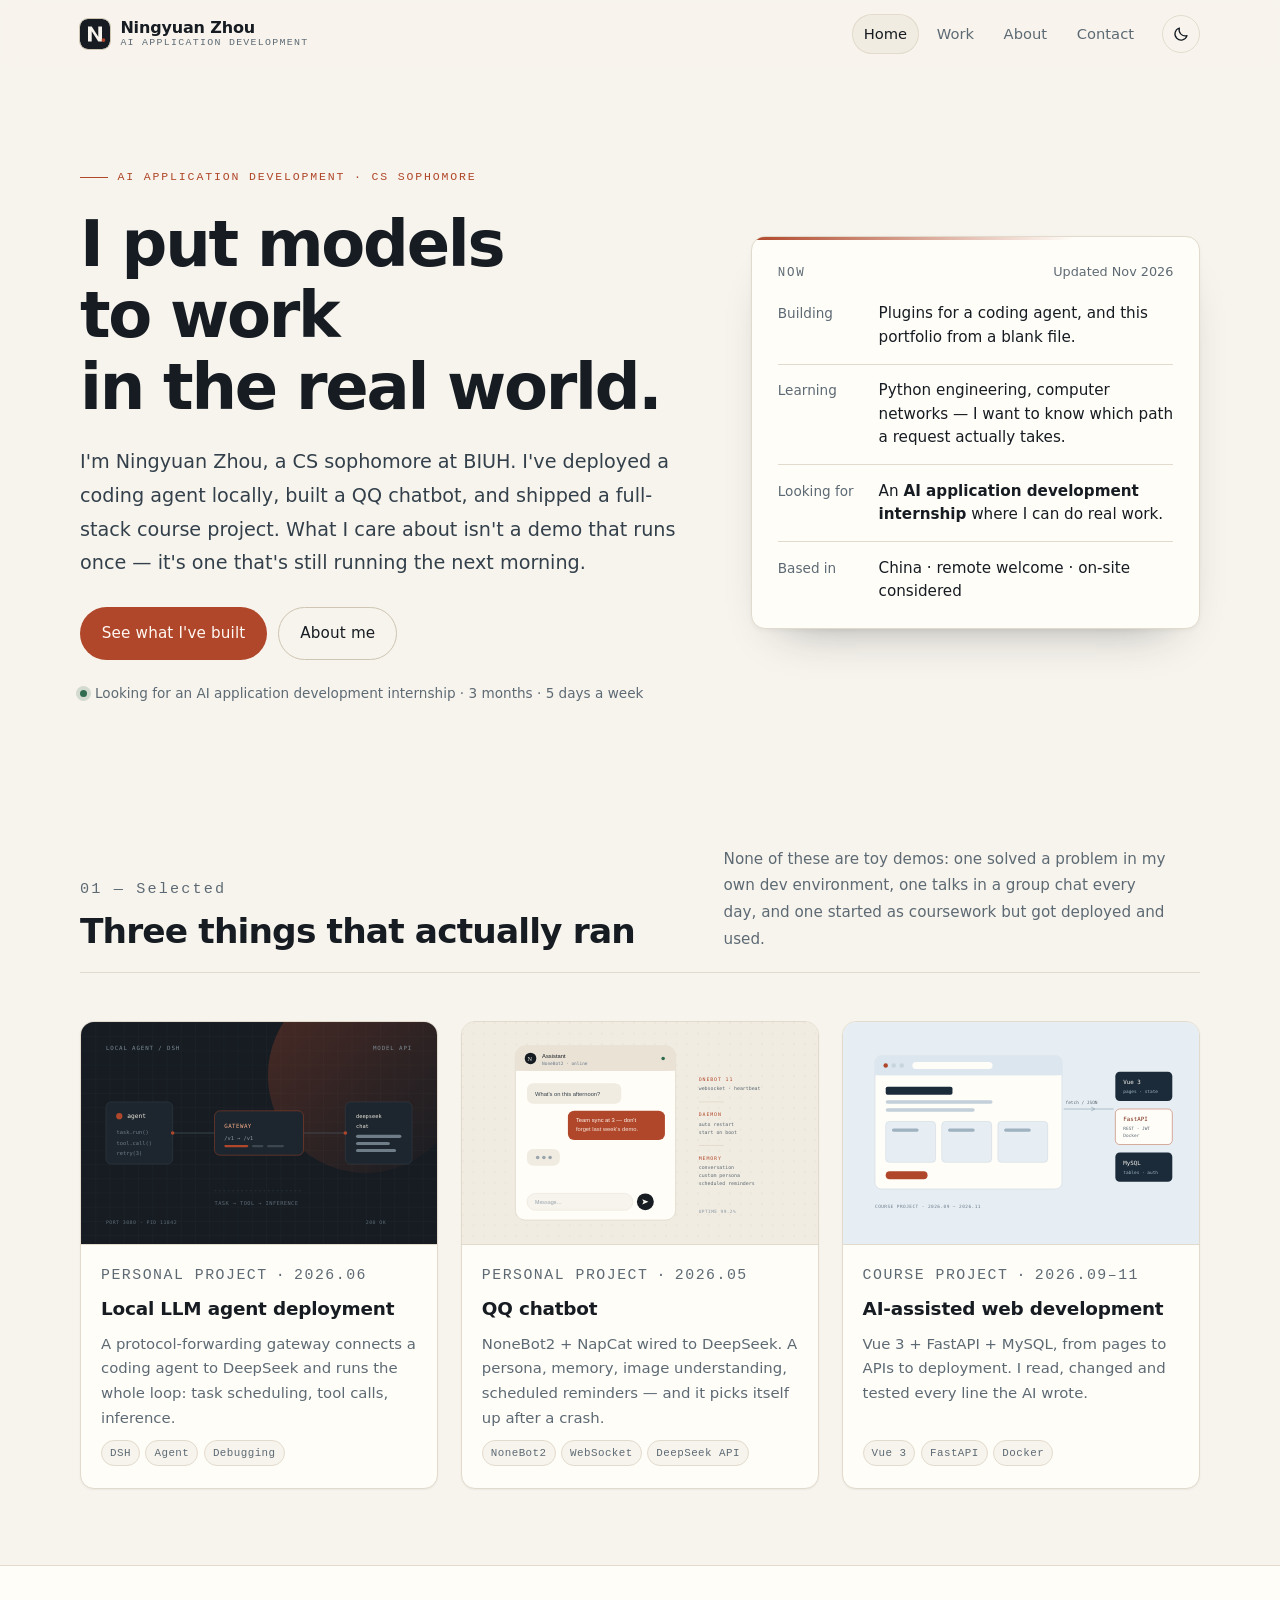
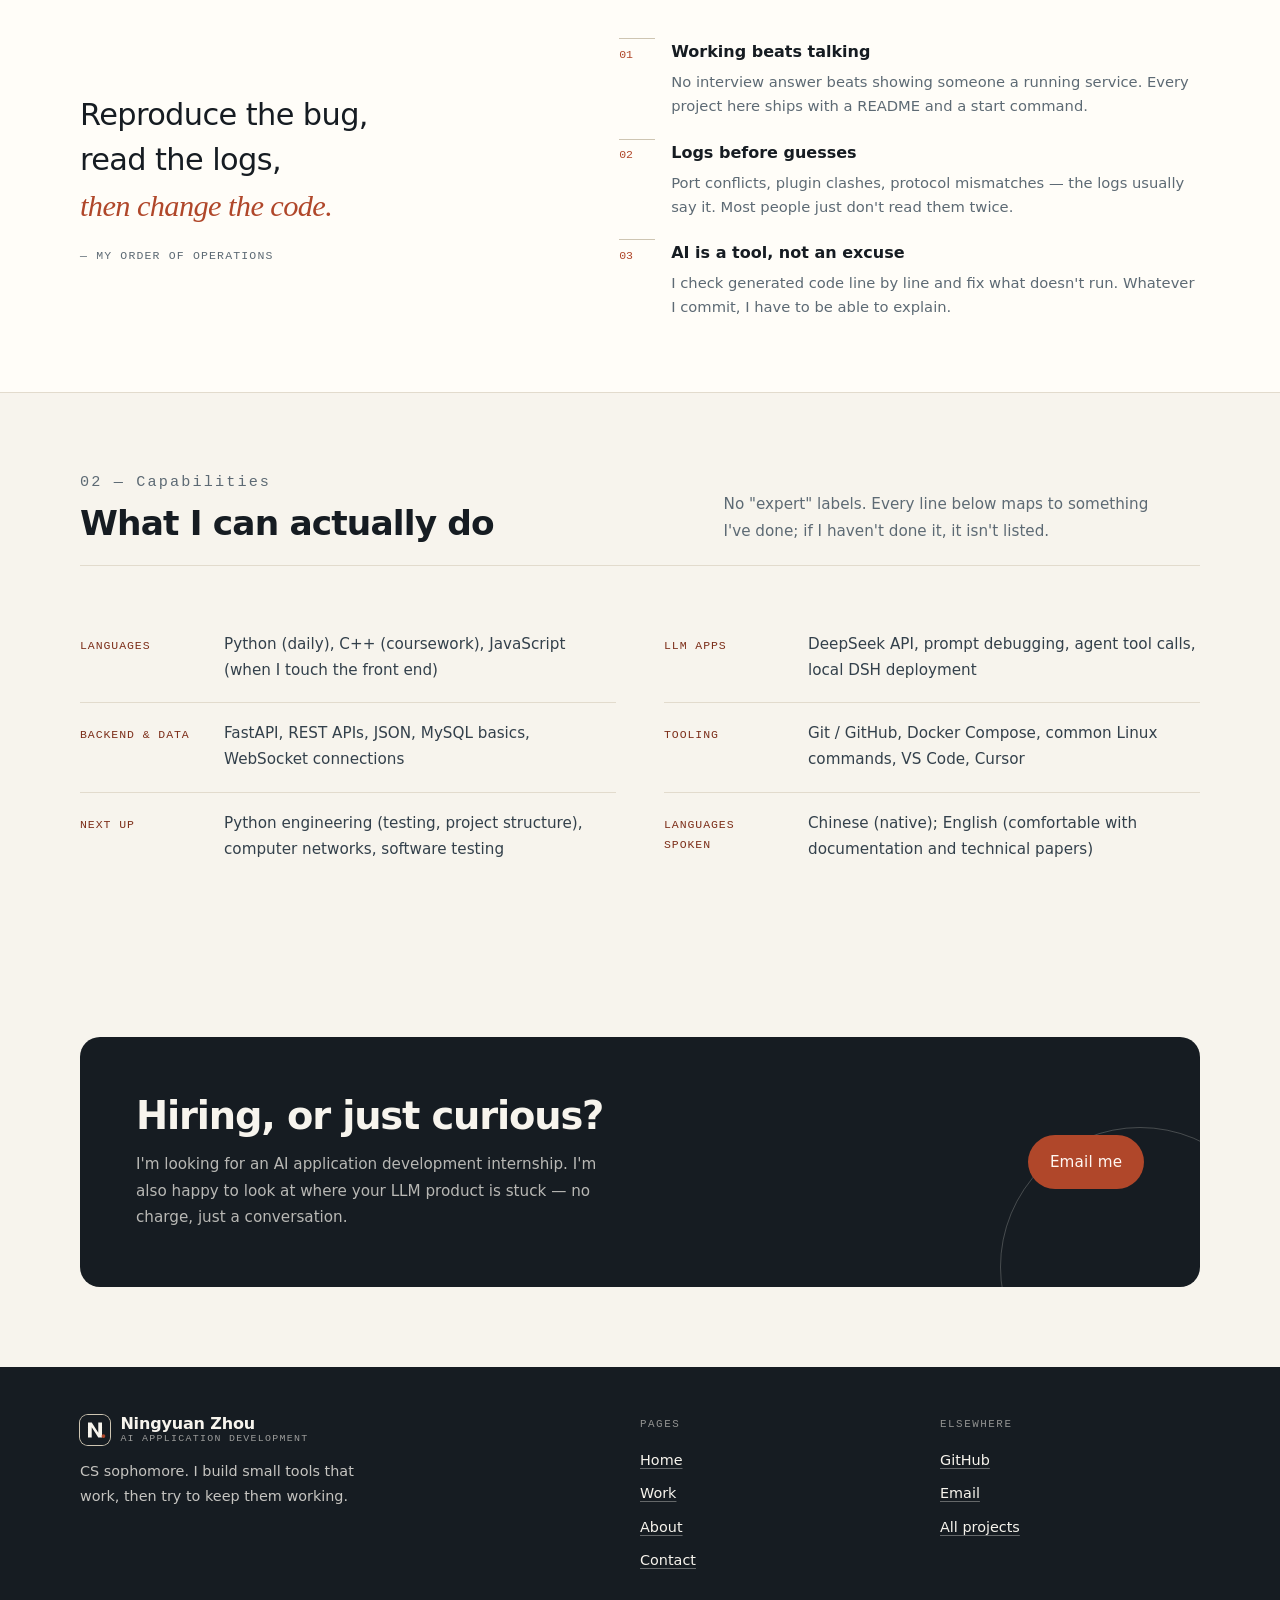
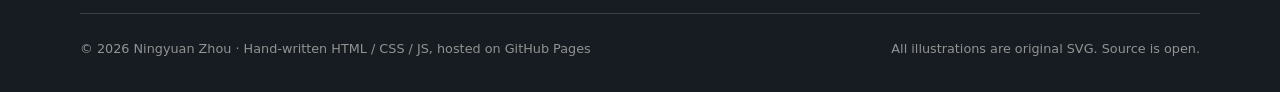
==== commit 239bc87d: "content: mention BIUH in the About page and intro" ====
--- a/index.html
+++ b/index.html
@@ -4,7 +4,7 @@
 <meta charset="utf-8">
 <meta name="viewport" content="width=device-width, initial-scale=1">
 <title>Ningyuan Zhou · AI Application Development — Portfolio</title>
-<meta name="description" content="Portfolio of Ningyuan Zhou: a locally deployed LLM agent, a QQ chatbot, and a full-stack course project built from scratch. CS sophomore looking for an AI application development internship.">
+<meta name="description" content="Portfolio of Ningyuan Zhou: a locally deployed LLM agent, a QQ chatbot, and a full-stack course project built from scratch. CS sophomore at BIUH looking for an AI application development internship.">
 <link rel="canonical" href="https://swdlawa.github.io/portfolio/">
 
 <!-- Open Graph / social sharing -->
@@ -90,7 +90,7 @@
     <div class="hero-copy">
       <p class="eyebrow">AI application development · CS sophomore</p>
       <h1>I put models to work<br>in the real world.</h1>
-      <p class="lede">I'm Ningyuan Zhou. I've deployed a coding agent locally, built a QQ chatbot, and shipped a full-stack course project. What I care about isn't a demo that runs once — it's one that's still running the next morning.</p>
+      <p class="lede">I'm Ningyuan Zhou, a CS sophomore at BIUH. I've deployed a coding agent locally, built a QQ chatbot, and shipped a full-stack course project. What I care about isn't a demo that runs once — it's one that's still running the next morning.</p>
       <div class="hero-actions">
         <a class="btn btn--accent" href="work.html">See what I've built</a>
         <a class="btn btn--ghost" href="about.html">About me</a>
@@ -304,7 +304,7 @@
         <h2>Elsewhere</h2>
         <ul>
           <li><a href="https://github.com/swdlawa" rel="me">GitHub</a></li>
-          <li><a href="mailto:ningyuan.zhou@example.com">Email</a></li>
+          <li><a href="mailto:x20250081@stu.biuh.edu.cn">Email</a></li>
           <li><a href="work.html">All projects</a></li>
         </ul>
       </div>
--- a/css/styles.css
+++ b/css/styles.css
@@ -666,6 +666,7 @@
   letter-spacing: -0.025em;
   font-weight: 600;
   margin-top: 0.5rem;
+  text-wrap: balance;
 }
 
 .section-head p {
@@ -1635,6 +1636,16 @@
     width: min(100% - 1.8rem, var(--wrap));
   }
 
+  .eyebrow {
+    font-size: 0.64rem;
+    letter-spacing: 0.1em;
+    gap: 0.45rem;
+  }
+
+  .eyebrow::before {
+    width: 1.2rem;
+  }
+
   .brand-text small {
     display: none;
   }
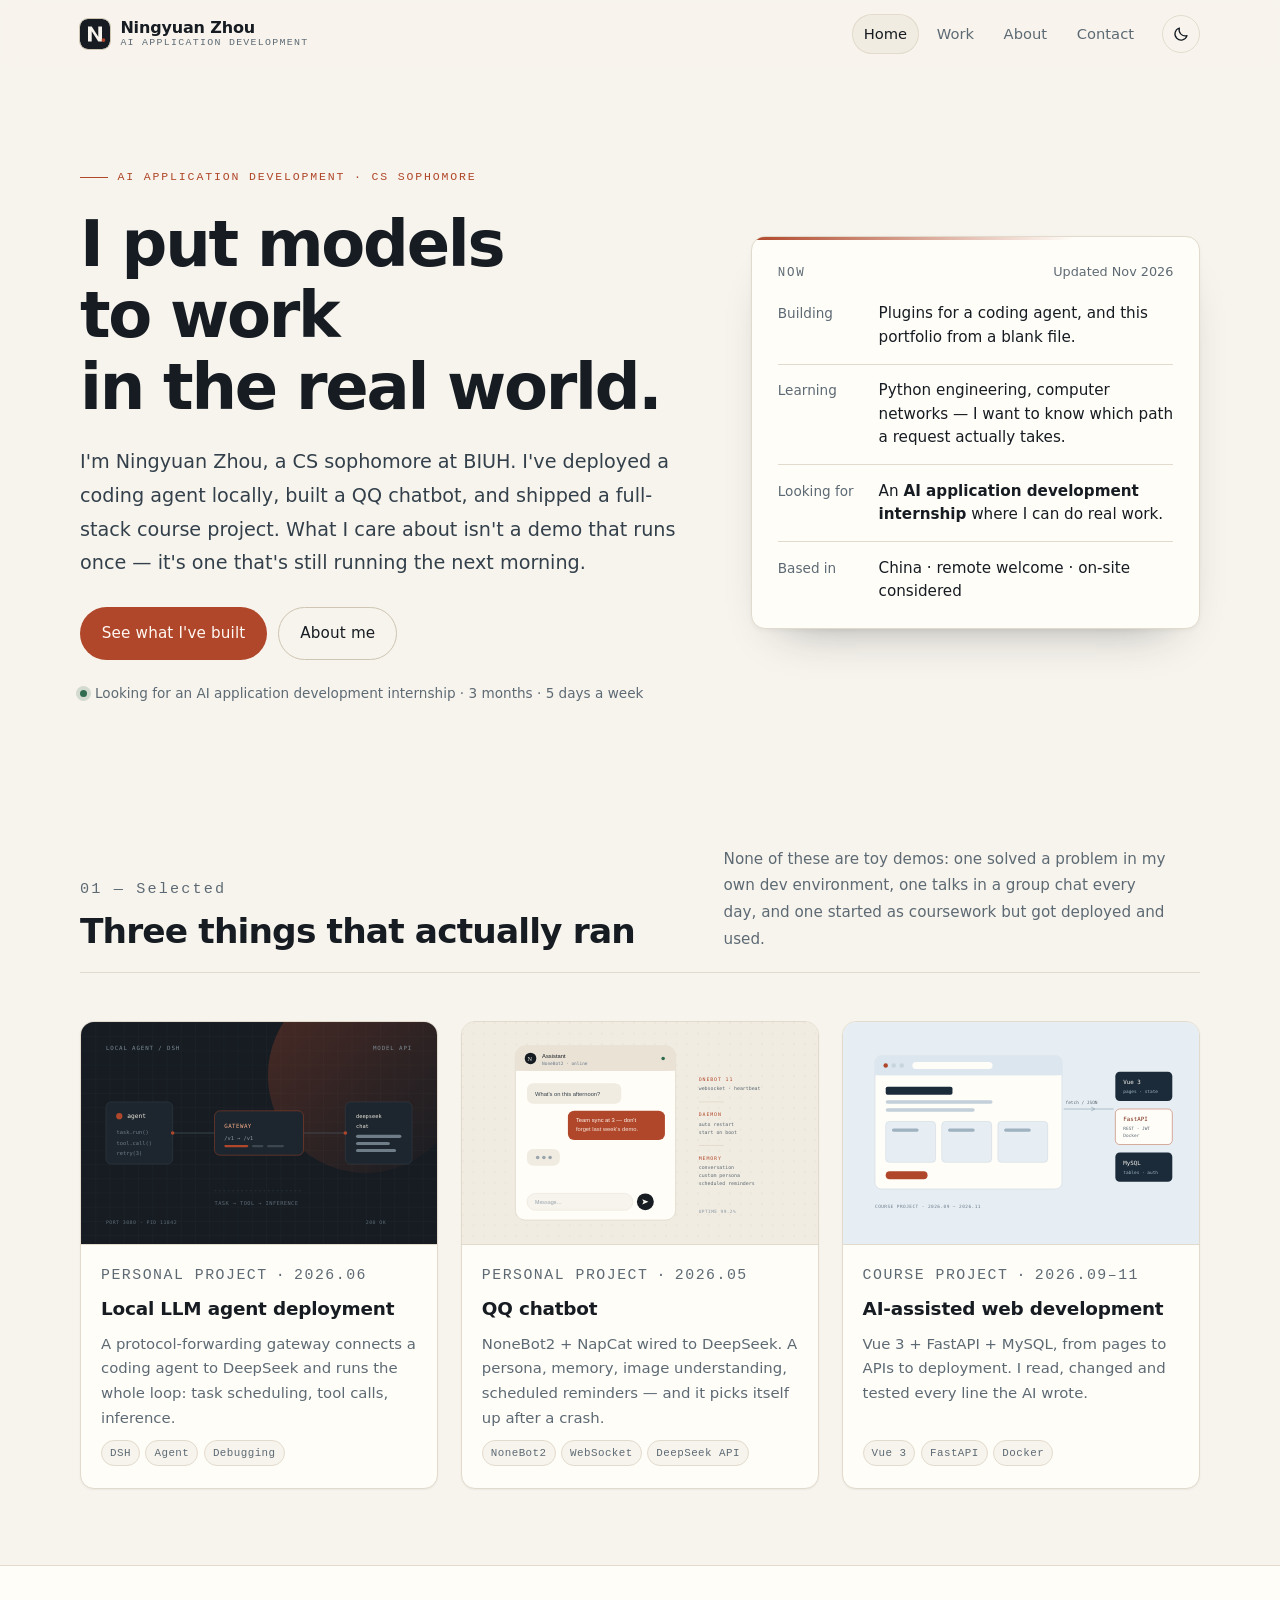
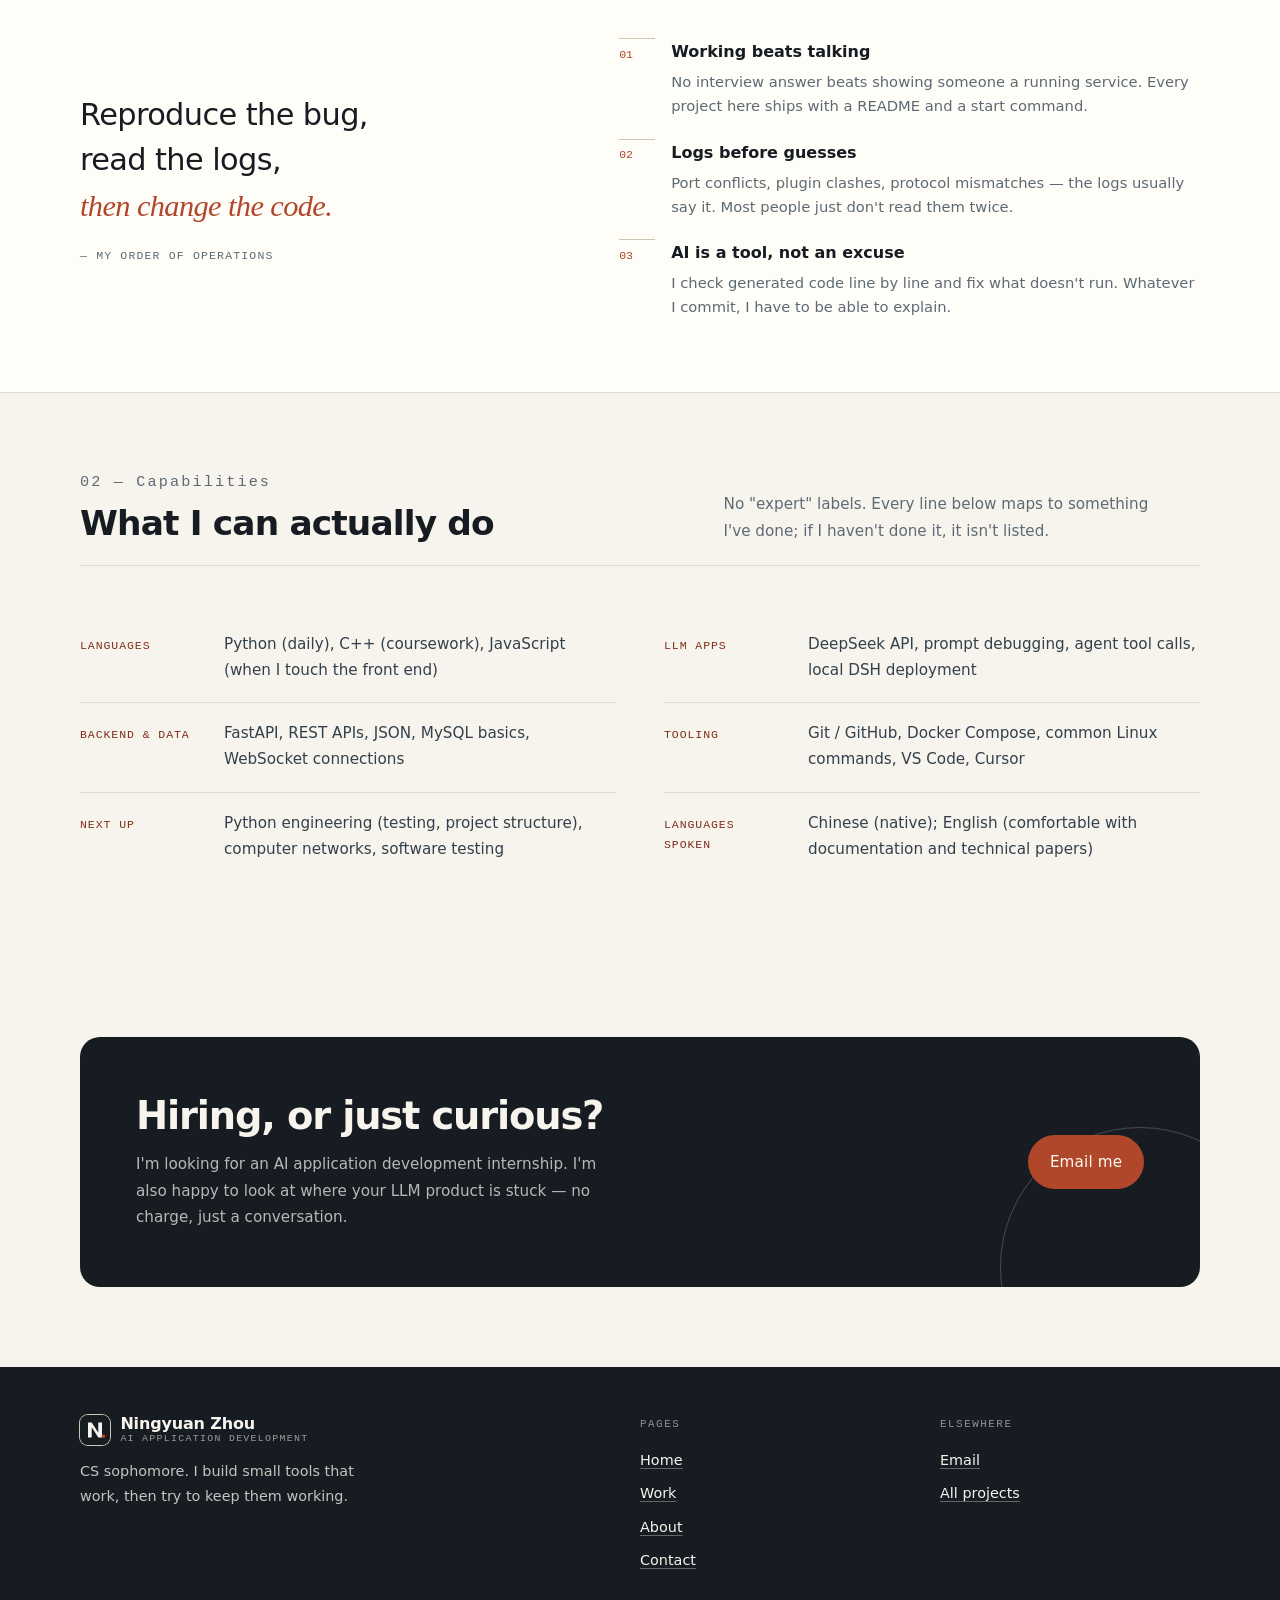
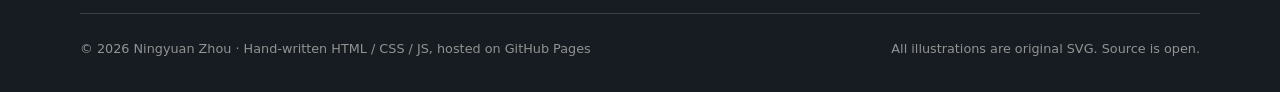
==== commit 7536d206: "content: remove outbound GitHub links from the site" ====
--- a/index.html
+++ b/index.html
@@ -303,7 +303,6 @@
       <div class="footer-col">
         <h2>Elsewhere</h2>
         <ul>
-          <li><a href="https://github.com/swdlawa" rel="me">GitHub</a></li>
           <li><a href="mailto:x20250081@stu.biuh.edu.cn">Email</a></li>
           <li><a href="work.html">All projects</a></li>
         </ul>
--- a/css/styles.css
+++ b/css/styles.css
@@ -558,7 +558,7 @@
   border-color: var(--line-strong);
 }
 
-.project-card a {
+.project-card :is(a, .card-inner) {
   text-decoration: none;
   color: inherit;
   display: flex;
@@ -584,7 +584,7 @@
   transition: transform 0.4s ease;
 }
 
-.project-card a:hover .card-media img {
+.project-card :is(a, .card-inner):hover .card-media img {
   transform: scale(1.025);
 }
 
